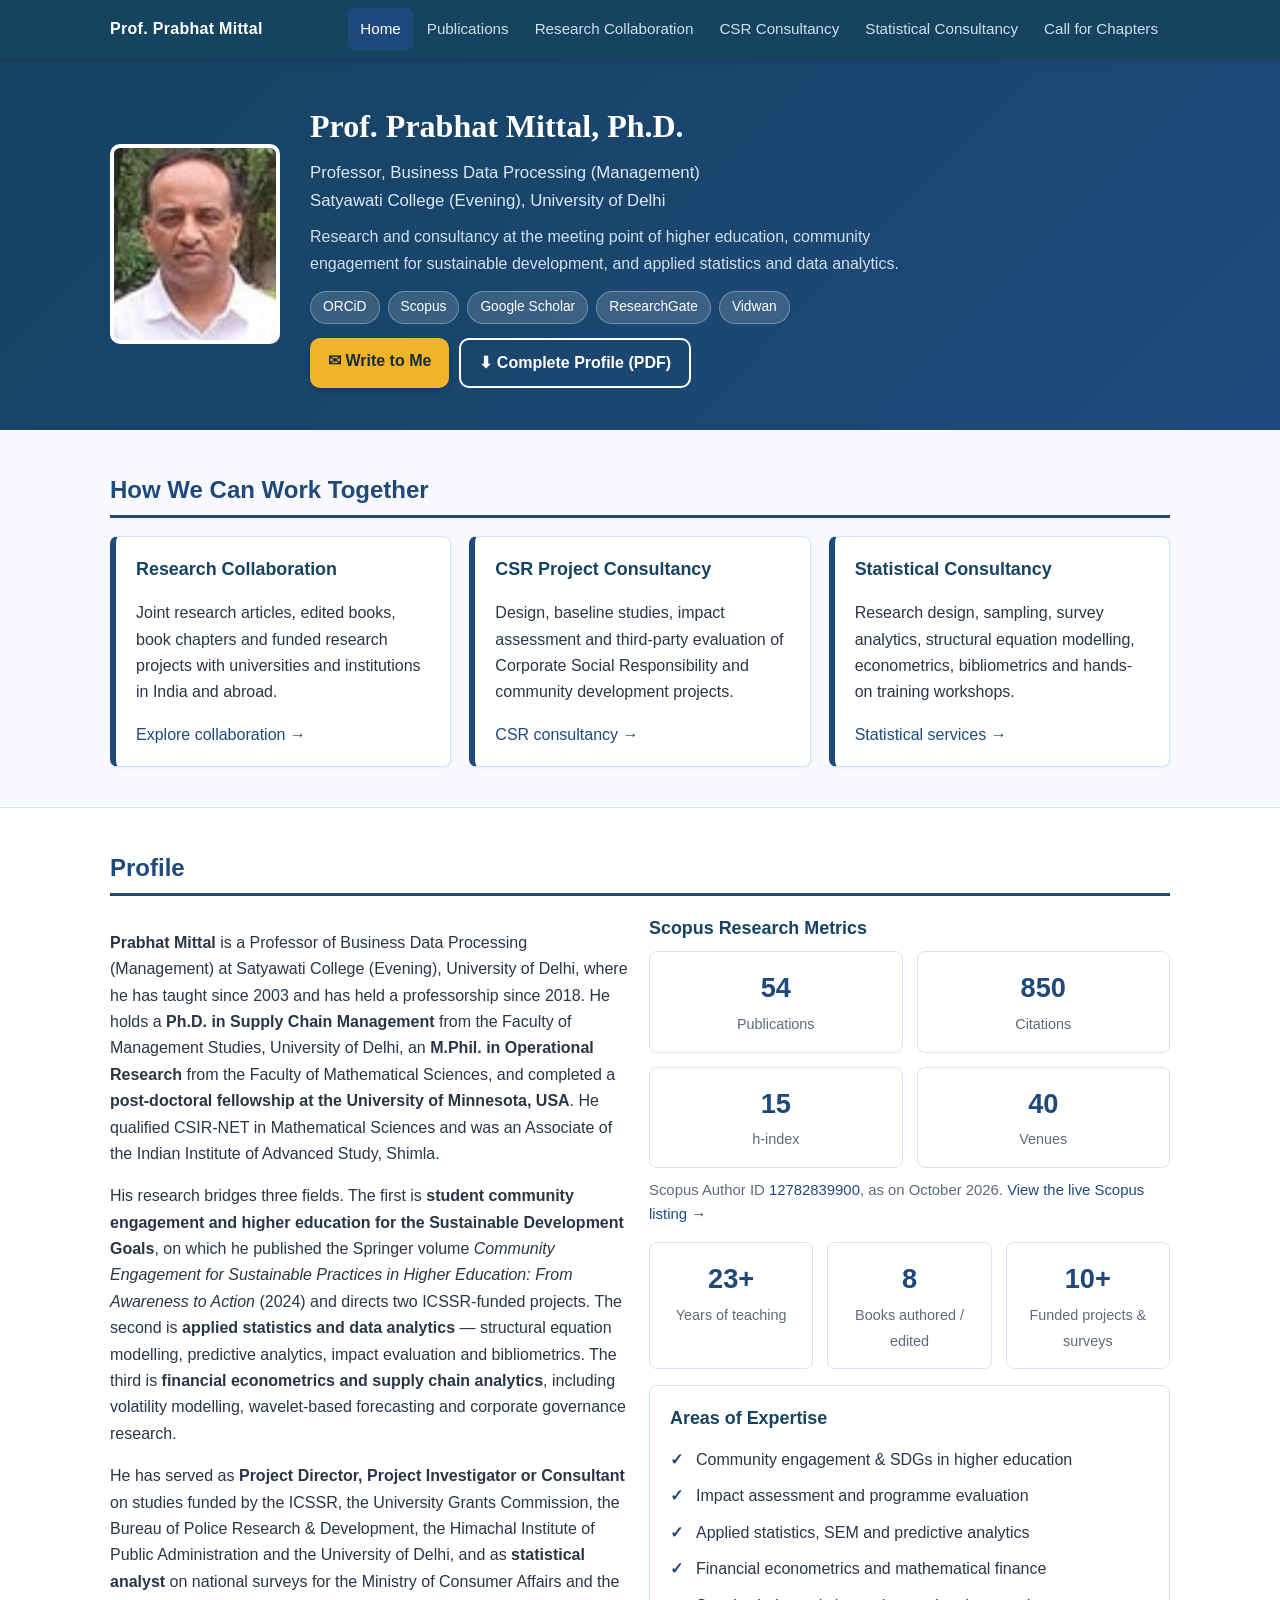
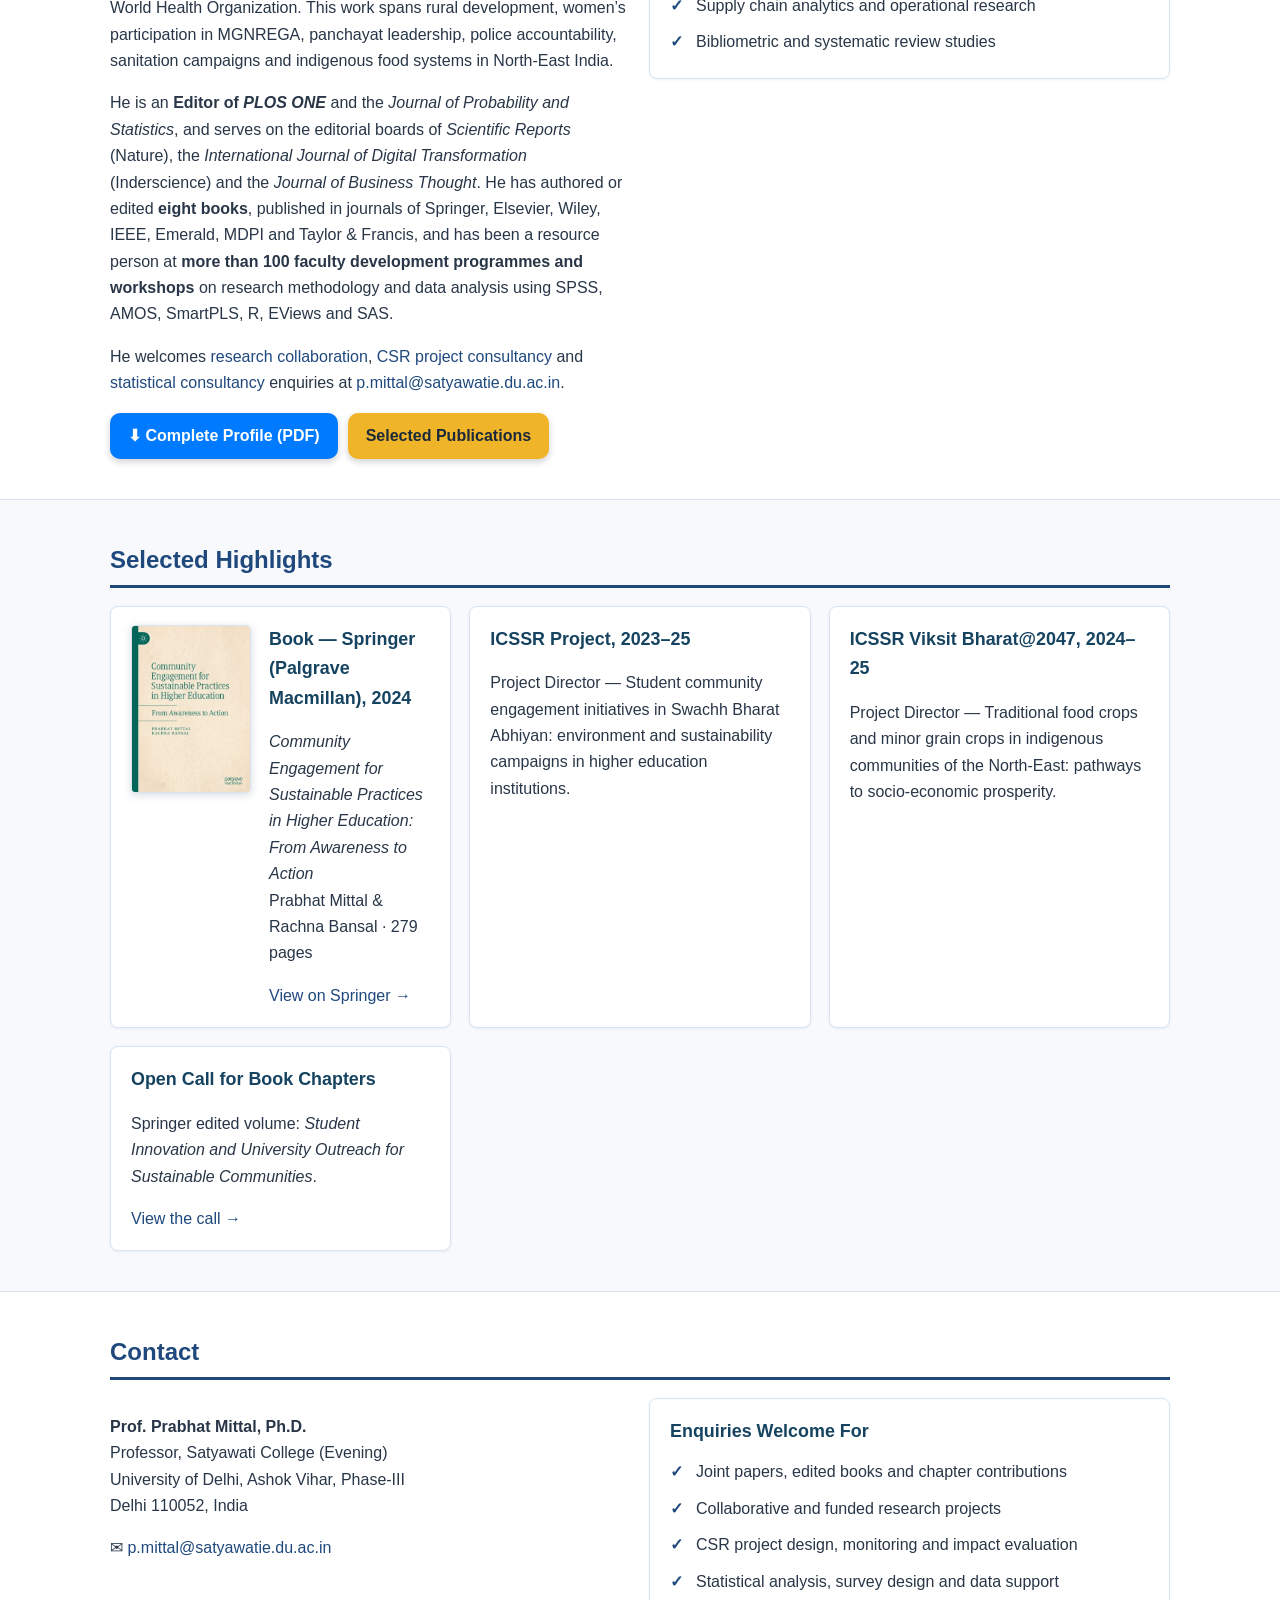
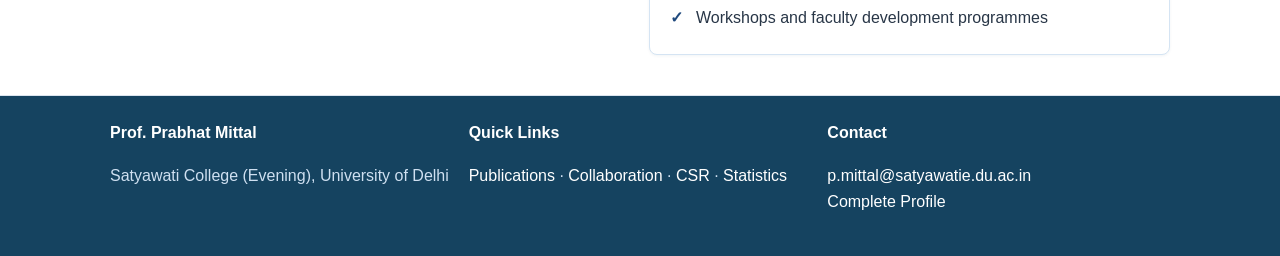
==== index.html @ 44ad7245 "Add files via upload" ====
<!DOCTYPE html>
<html lang="en">
<head>
<meta charset="UTF-8" />
<meta name="viewport" content="width=device-width, initial-scale=1" />
<title>Prof. Prabhat Mittal | University of Delhi</title>
<meta name="description" content="Prof. Prabhat Mittal, Professor at Satyawati College (Evening), University of Delhi. Research collaboration, CSR project consultancy and statistical consultancy." />
<link rel="stylesheet" href="assets/css/style.css" />
</head>
<body>

<header class="topbar">
  <div class="wrap">
    <a class="brand" href="index.html">Prof. Prabhat Mittal</a>
    <nav>
      <ul>
        <li><a class="active" href="index.html">Home</a></li>
        <li><a href="publications.html">Publications</a></li>
        <li><a href="collaborate.html">Research Collaboration</a></li>
        <li><a href="csr-consultancy.html">CSR Consultancy</a></li>
        <li><a href="statistical-consultancy.html">Statistical Consultancy</a></li>
        <li><a href="call-for-book-chapters/">Call for Chapters</a></li>
      </ul>
    </nav>
  </div>
</header>

<section class="hero">
  <div class="wrap">
    <img class="portrait" src="assets/img/prabhat-mittal.jpg" alt="Prof. Prabhat Mittal" />
    <div class="hero-text">
      <h1>Prof. Prabhat Mittal, Ph.D.</h1>
      <p class="role">Professor, Business Data Processing (Management)<br />Satyawati College (Evening), University of Delhi</p>
      <p class="tagline">Research and consultancy at the meeting point of higher education, community engagement for sustainable development, and applied statistics and data analytics.</p>
      <div class="idlinks">
        <a href="https://orcid.org/0000-0001-5352-7955" target="_blank" rel="noopener">ORCiD</a>
        <a href="https://www.scopus.com/authid/detail.uri?authorId=12782839900" target="_blank" rel="noopener">Scopus</a>
        <a href="https://scholar.google.co.in/citations?user=3ZsE5JoAAAAJ" target="_blank" rel="noopener">Google Scholar</a>
        <a href="https://www.researchgate.net/profile/Prabhat-Mittal" target="_blank" rel="noopener">ResearchGate</a>
        <a href="https://vidwan.inflibnet.ac.in/profile/105974" target="_blank" rel="noopener">Vidwan</a>
      </div>
      <div class="btn-row">
        <a class="btn gold" href="mailto:p.mittal@satyawatie.du.ac.in">&#9993; Write to Me</a>
        <a class="btn ghost" href="assets/docs/Prabhat-Mittal-Complete-Profile.pdf" target="_blank" rel="noopener">&#11015; Complete Profile (PDF)</a>
      </div>
    </div>
  </div>
</section>


<!-- ===================== INVITATIONS ===================== -->
<section class="block">
  <div class="wrap">
    <h2>How We Can Work Together</h2>
    <div class="grid grid-3">

      <div class="card accent">
        <h3>Research Collaboration</h3>
        <p>Joint research articles, edited books, book chapters and funded research projects with universities and institutions in India and abroad.</p>
        <p><a href="collaborate.html">Explore collaboration &rarr;</a></p>
      </div>

      <div class="card accent">
        <h3>CSR Project Consultancy</h3>
        <p>Design, baseline studies, impact assessment and third-party evaluation of Corporate Social Responsibility and community development projects.</p>
        <p><a href="csr-consultancy.html">CSR consultancy &rarr;</a></p>
      </div>

      <div class="card accent">
        <h3>Statistical Consultancy</h3>
        <p>Research design, sampling, survey analytics, structural equation modelling, econometrics, bibliometrics and hands-on training workshops.</p>
        <p><a href="statistical-consultancy.html">Statistical services &rarr;</a></p>
      </div>

    </div>
  </div>
</section>

<!-- =====================================================================
     PROFILE  (this write-up stands in place of a brief CV)
     SCOPUS METRICS: the four numbers below are typed in by hand.
     Refresh them from https://qtanalytics.in/scopus-search/author/12782839900
     and update the "as on" date in the caption.
     ===================================================================== -->
<section class="block alt" id="profile">
  <div class="wrap">
    <h2>Profile</h2>
    <div class="grid grid-2">
      <div>
        <p><strong>Prabhat Mittal</strong> is a Professor of Business Data Processing (Management) at Satyawati College (Evening), University of Delhi, where he has taught since 2003 and has held a professorship since 2018. He holds a <strong>Ph.D. in Supply Chain Management</strong> from the Faculty of Management Studies, University of Delhi, an <strong>M.Phil. in Operational Research</strong> from the Faculty of Mathematical Sciences, and completed a <strong>post-doctoral fellowship at the University of Minnesota, USA</strong>. He qualified CSIR-NET in Mathematical Sciences and was an Associate of the Indian Institute of Advanced Study, Shimla.</p>

        <p>His research bridges three fields. The first is <strong>student community engagement and higher education for the Sustainable Development Goals</strong>, on which he published the Springer volume <em>Community Engagement for Sustainable Practices in Higher Education: From Awareness to Action</em> (2024) and directs two ICSSR-funded projects. The second is <strong>applied statistics and data analytics</strong> &mdash; structural equation modelling, predictive analytics, impact evaluation and bibliometrics. The third is <strong>financial econometrics and supply chain analytics</strong>, including volatility modelling, wavelet-based forecasting and corporate governance research.</p>

        <p>He has served as <strong>Project Director, Project Investigator or Consultant</strong> on studies funded by the ICSSR, the University Grants Commission, the Bureau of Police Research &amp; Development, the Himachal Institute of Public Administration and the University of Delhi, and as <strong>statistical analyst</strong> on national surveys for the Ministry of Consumer Affairs and the World Health Organization. This work spans rural development, women&rsquo;s participation in MGNREGA, panchayat leadership, police accountability, sanitation campaigns and indigenous food systems in North-East India.</p>

        <p>He is an <strong>Editor of <em>PLOS ONE</em></strong> and the <em>Journal of Probability and Statistics</em>, and serves on the editorial boards of <em>Scientific Reports</em> (Nature), the <em>International Journal of Digital Transformation</em> (Inderscience) and the <em>Journal of Business Thought</em>. He has authored or edited <strong>eight books</strong>, published in journals of Springer, Elsevier, Wiley, IEEE, Emerald, MDPI and Taylor &amp; Francis, and has been a resource person at <strong>more than 100 faculty development programmes and workshops</strong> on research methodology and data analysis using SPSS, AMOS, SmartPLS, R, EViews and SAS.</p>

        <p>He welcomes <a href="collaborate.html">research collaboration</a>, <a href="csr-consultancy.html">CSR project consultancy</a> and <a href="statistical-consultancy.html">statistical consultancy</a> enquiries at <a href="mailto:p.mittal@satyawatie.du.ac.in">p.mittal@satyawatie.du.ac.in</a>.</p>

        <div class="btn-row">
          <a class="btn" href="assets/docs/Prabhat-Mittal-Complete-Profile.pdf" target="_blank" rel="noopener">&#11015; Complete Profile (PDF)</a>
          <a class="btn gold" href="publications.html">Selected Publications</a>
        </div>
      </div>

      <div>
        <h3>Scopus Research Metrics</h3>
        <div class="stats two-col">
          <div class="stat"><span class="num">54</span><span class="lbl">Publications</span></div>
          <div class="stat"><span class="num">850</span><span class="lbl">Citations</span></div>
          <div class="stat"><span class="num">15</span><span class="lbl">h-index</span></div>
          <div class="stat"><span class="num">40</span><span class="lbl">Venues</span></div>
        </div>
        <p class="note" style="margin-top:10px">
          Scopus Author ID <a href="https://www.scopus.com/authid/detail.uri?authorId=12782839900" target="_blank" rel="noopener">12782839900</a>, as on October 2026.
          <a href="https://qtanalytics.in/scopus-search/author/12782839900" target="_blank" rel="noopener">View the live Scopus listing &rarr;</a>
        </p>

        <div class="stats" style="margin-top:14px">
          <div class="stat"><span class="num">23+</span><span class="lbl">Years of teaching</span></div>
          <div class="stat"><span class="num">8</span><span class="lbl">Books authored / edited</span></div>
          <div class="stat"><span class="num">10+</span><span class="lbl">Funded projects &amp; surveys</span></div>
        </div>

        <div class="card" style="margin-top:16px">
          <h3>Areas of Expertise</h3>
          <ul class="checks">
            <li>Community engagement &amp; SDGs in higher education</li>
            <li>Impact assessment and programme evaluation</li>
            <li>Applied statistics, SEM and predictive analytics</li>
            <li>Financial econometrics and mathematical finance</li>
            <li>Supply chain analytics and operational research</li>
            <li>Bibliometric and systematic review studies</li>
          </ul>
        </div>
      </div>
    </div>
  </div>
</section>

<!-- ===================== HIGHLIGHTS ===================== -->
<section class="block">
  <div class="wrap">
    <h2>Selected Highlights</h2>
    <div class="grid grid-2">
      <div class="card book-card">
        <img src="assets/img/community-engagement-book-cover.jpg" alt="Cover of Community Engagement for Sustainable Practices in Higher Education" />
        <div>
          <h3>Book &mdash; Springer (Palgrave Macmillan), 2024</h3>
          <p><em>Community Engagement for Sustainable Practices in Higher Education: From Awareness to Action</em><br />Prabhat Mittal &amp; Rachna Bansal &middot; 279 pages</p>
          <p><a href="https://doi.org/10.1007/978-3-031-63981-4" target="_blank" rel="noopener">View on Springer &rarr;</a></p>
        </div>
      </div>
      <div class="card">
        <h3>ICSSR Project, 2023&ndash;25</h3>
        <p>Project Director &mdash; Student community engagement initiatives in Swachh Bharat Abhiyan: environment and sustainability campaigns in higher education institutions.</p>
      </div>
      <div class="card">
        <h3>ICSSR Viksit Bharat@2047, 2024&ndash;25</h3>
        <p>Project Director &mdash; Traditional food crops and minor grain crops in indigenous communities of the North-East: pathways to socio-economic prosperity.</p>
      </div>
      <div class="card">
        <h3>Open Call for Book Chapters</h3>
        <p>Springer edited volume: <em>Student Innovation and University Outreach for Sustainable Communities</em>.</p>
        <p><a href="call-for-book-chapters/">View the call &rarr;</a></p>
      </div>
    </div>
  </div>
</section>

<!-- ===================== CONTACT ===================== -->
<section class="block alt" id="contact">
  <div class="wrap">
    <h2>Contact</h2>
    <div class="grid grid-2">
      <div>
        <p><strong>Prof. Prabhat Mittal, Ph.D.</strong><br />
          Professor, Satyawati College (Evening)<br />
          University of Delhi, Ashok Vihar, Phase-III<br />
          Delhi 110052, India</p>
        <p>&#9993; <a href="mailto:p.mittal@satyawatie.du.ac.in">p.mittal@satyawatie.du.ac.in</a></p>
      </div>
      <div class="card">
        <h3>Enquiries Welcome For</h3>
        <ul class="checks">
          <li>Joint papers, edited books and chapter contributions</li>
          <li>Collaborative and funded research projects</li>
          <li>CSR project design, monitoring and impact evaluation</li>
          <li>Statistical analysis, survey design and data support</li>
          <li>Workshops and faculty development programmes</li>
        </ul>
      </div>
    </div>
  </div>
</section>

<footer class="site-footer">
  <div class="wrap cols">
    <div>
      <h4>Prof. Prabhat Mittal</h4>
      <p>Satyawati College (Evening), University of Delhi</p>
    </div>
    <div>
      <h4>Quick Links</h4>
      <p><a href="publications.html">Publications</a> &middot; <a href="collaborate.html">Collaboration</a> &middot; <a href="csr-consultancy.html">CSR</a> &middot; <a href="statistical-consultancy.html">Statistics</a></p>
    </div>
    <div>
      <h4>Contact</h4>
      <p><a href="mailto:p.mittal@satyawatie.du.ac.in">p.mittal@satyawatie.du.ac.in</a><br />
        <a href="assets/docs/Prabhat-Mittal-Complete-Profile.pdf" target="_blank" rel="noopener">Complete Profile</a></p>
    </div>
  </div>
</footer>

</body>
</html>
---- assets/css/style.css ----
/* ==========================================================
   Prof. Prabhat Mittal — academic profile site
   Blue theme, matching the Call for Book Chapters site.
   ========================================================== */

:root {
  --navy: #154360;
  --blue: #1f497d;
  --blue-light: #d5e4f3;
  --blue-pale: #eef4fb;
  --ground: #f7f9fc;
  --ink: #283647;
  --muted: #5d6b7a;
  --gold: #f0b429;
  --button: #007bff;
  --button-hover: #00008b;
  --line: #dbe4ee;
}

* { box-sizing: border-box; }
html { scroll-behavior: smooth; scroll-padding-top: 70px; }

body {
  margin: 0;
  font-family: 'Segoe UI', Tahoma, Geneva, Verdana, sans-serif;
  background: var(--ground);
  color: var(--ink);
  line-height: 1.65;
}

a { color: var(--blue); text-decoration: none; }
a:hover { text-decoration: underline; }
img { max-width: 100%; }
p, li { font-size: 1rem; }

.wrap { max-width: 1100px; margin: 0 auto; padding: 0 20px; }

/* ---------- Top bar ---------- */
.topbar { position: sticky; top: 0; z-index: 40; background: var(--navy); box-shadow: 0 2px 6px rgba(0,0,0,.15); }
.topbar .wrap { display: flex; align-items: center; justify-content: space-between; gap: 12px; min-height: 58px; flex-wrap: wrap; }
.topbar .brand { color: #fff; font-weight: 700; letter-spacing: .3px; }
.topbar .brand:hover { text-decoration: none; }
.topbar nav ul { list-style: none; display: flex; flex-wrap: wrap; gap: 2px; margin: 0; padding: 0; }
.topbar nav a { display: block; padding: 8px 12px; color: #cfe0f1; border-radius: 6px; font-size: .95rem; }
.topbar nav a:hover { background: rgba(255,255,255,.12); color: #fff; text-decoration: none; }
.topbar nav a.active { background: var(--blue); color: #fff; }

/* ---------- Hero ---------- */
.hero { background: linear-gradient(135deg, #154360 0%, #1f497d 100%); color: #fff; padding: 42px 0; }
.hero .wrap { display: flex; gap: 30px; align-items: center; flex-wrap: wrap; }
.hero img.portrait {
  width: 170px; height: 200px; object-fit: cover; object-position: top center;
  border: 4px solid rgba(255,255,255,.35); border-radius: 10px; background: #fff; flex: 0 0 auto;
}
.hero h1 { margin: 0 0 6px; font-size: 2rem; font-family: Georgia, 'Times New Roman', serif; }
.hero .role { margin: 0 0 10px; font-size: 1.05rem; color: #dce8f4; }
.hero .tagline { margin: 0 0 14px; color: #cfe0f1; max-width: 640px; }
.hero .hero-text { flex: 1 1 420px; }

.idlinks { display: flex; flex-wrap: wrap; gap: 8px; margin-top: 10px; }
.idlinks a {
  background: rgba(255,255,255,.14); border: 1px solid rgba(255,255,255,.3);
  color: #fff; padding: 4px 12px; border-radius: 999px; font-size: .86rem;
}
.idlinks a:hover { background: rgba(255,255,255,.26); text-decoration: none; }

/* ---------- Page header (inner pages) ---------- */
.page-head { background: var(--navy); color: #fff; padding: 28px 0; }
.page-head h1 { margin: 0 0 6px; font-size: 1.7rem; font-family: Georgia, 'Times New Roman', serif; }
.page-head p { margin: 0; color: #dce8f4; max-width: 760px; }

/* ---------- Sections ---------- */
section.block { padding: 40px 0; }
section.block.alt { background: #fff; border-top: 1px solid var(--line); border-bottom: 1px solid var(--line); }
h2 { color: var(--blue); border-bottom: 3px solid var(--blue); padding-bottom: 5px; font-size: 1.5rem; margin: 0 0 18px; }
h3 { color: var(--navy); font-size: 1.12rem; margin: 0 0 8px; }

.grid { display: grid; gap: 18px; }
.grid-2 { grid-template-columns: repeat(auto-fit, minmax(290px, 1fr)); }
.grid-3 { grid-template-columns: repeat(auto-fit, minmax(250px, 1fr)); }

.card {
  background: #fff; border: 1px solid var(--blue-light); border-radius: 8px;
  padding: 18px 20px; box-shadow: 0 1px 3px rgba(21,67,96,.06);
}
.card.accent { border-left: 6px solid var(--blue); }
.card p:last-child { margin-bottom: 0; }

.highlight { background: var(--blue-pale); border-left: 5px solid var(--blue); padding: 12px 16px; margin: 16px 0; }
.note { color: var(--muted); font-size: .93rem; }

/* ---------- Buttons ---------- */
.btn {
  display: inline-block; background: var(--button); color: #fff; font-weight: bold;
  padding: 10px 18px; border-radius: 10px; box-shadow: 0 3px 7px rgba(0,0,0,.18);
  transition: background .25s ease, transform .2s ease;
}
.btn:hover { background: var(--button-hover); color: #fff; text-decoration: none; transform: scale(1.03); }
.btn.gold { background: var(--gold); color: #1b2a3a; }
.btn.gold:hover { background: #ffc94d; color: #1b2a3a; }
.btn.ghost { background: transparent; border: 2px solid #fff; box-shadow: none; }
.btn.ghost:hover { background: rgba(255,255,255,.15); }
.btn-row { display: flex; flex-wrap: wrap; gap: 10px; margin-top: 14px; }

/* ---------- Lists ---------- */
ul.checks { list-style: none; padding: 0; margin: 0; }
ul.checks li { position: relative; padding: 5px 0 5px 26px; }
ul.checks li::before { content: "\2713"; position: absolute; left: 0; top: 5px; color: var(--blue); font-weight: bold; }

ul.refs { list-style: none; padding-left: 0; margin: 0; }
ul.refs li { padding-left: 2em; text-indent: -2em; margin-bottom: 10px; }
ul.refs a { word-break: break-word; }

/* ---------- Timeline (projects) ---------- */
.project { border-left: 4px solid var(--blue-light); padding: 0 0 18px 18px; position: relative; }
.project::before {
  content: ""; position: absolute; left: -9px; top: 6px; width: 14px; height: 14px;
  background: var(--blue); border-radius: 50%; border: 3px solid #fff;
}
.project .years { font-weight: bold; color: var(--blue); font-size: .9rem; letter-spacing: .5px; }
.project h3 { margin: 2px 0 4px; font-size: 1.05rem; }
.project p { margin: 0; color: var(--muted); font-size: .95rem; }

/* ---------- Book card (cover + text) ---------- */
.book-card { display: flex; gap: 18px; align-items: flex-start; }
.book-card img {
  width: 120px; flex: 0 0 auto; border: 1px solid var(--line);
  border-radius: 4px; box-shadow: 0 2px 8px rgba(21,67,96,.18);
}
.book-card h3 { margin-top: 0; }
@media (max-width: 560px) { .book-card { flex-direction: column; } .book-card img { width: 110px; } }

/* ---------- Stats ---------- */
.stats { display: grid; grid-template-columns: repeat(auto-fit, minmax(150px, 1fr)); gap: 14px; }
.stat { background: #fff; border: 1px solid var(--blue-light); border-radius: 8px; padding: 14px; text-align: center; }
.stat .num { display: block; font-size: 1.7rem; font-weight: bold; color: var(--blue); }
.stat .lbl { font-size: .9rem; color: var(--muted); }
.stats.two-col { grid-template-columns: repeat(2, 1fr); }

/* ---------- Tables ---------- */
.table-scroll { overflow-x: auto; }
table { width: 100%; border-collapse: collapse; background: #fff; }
th, td { border: 1px solid var(--blue-light); padding: 9px 12px; text-align: left; font-size: .97rem; }
th { background: var(--blue-light); color: var(--navy); }

/* ---------- Footer ---------- */
footer.site-footer { background: var(--navy); color: #cfe0f1; padding: 24px 0; font-size: .93rem; }
footer.site-footer a { color: #fff; }
footer.site-footer .cols { display: grid; grid-template-columns: repeat(auto-fit, minmax(230px, 1fr)); gap: 16px; }
footer.site-footer h4 { margin: 0 0 6px; color: #fff; font-size: 1rem; }

/* ---------- Mobile ---------- */
@media (max-width: 820px) {
  .topbar .wrap { min-height: 0; padding-top: 8px; padding-bottom: 8px; }
  .topbar nav ul { gap: 0; }
  .hero { padding: 28px 0; }
  .hero img.portrait { width: 130px; height: 155px; }
  .hero h1 { font-size: 1.5rem; }
}
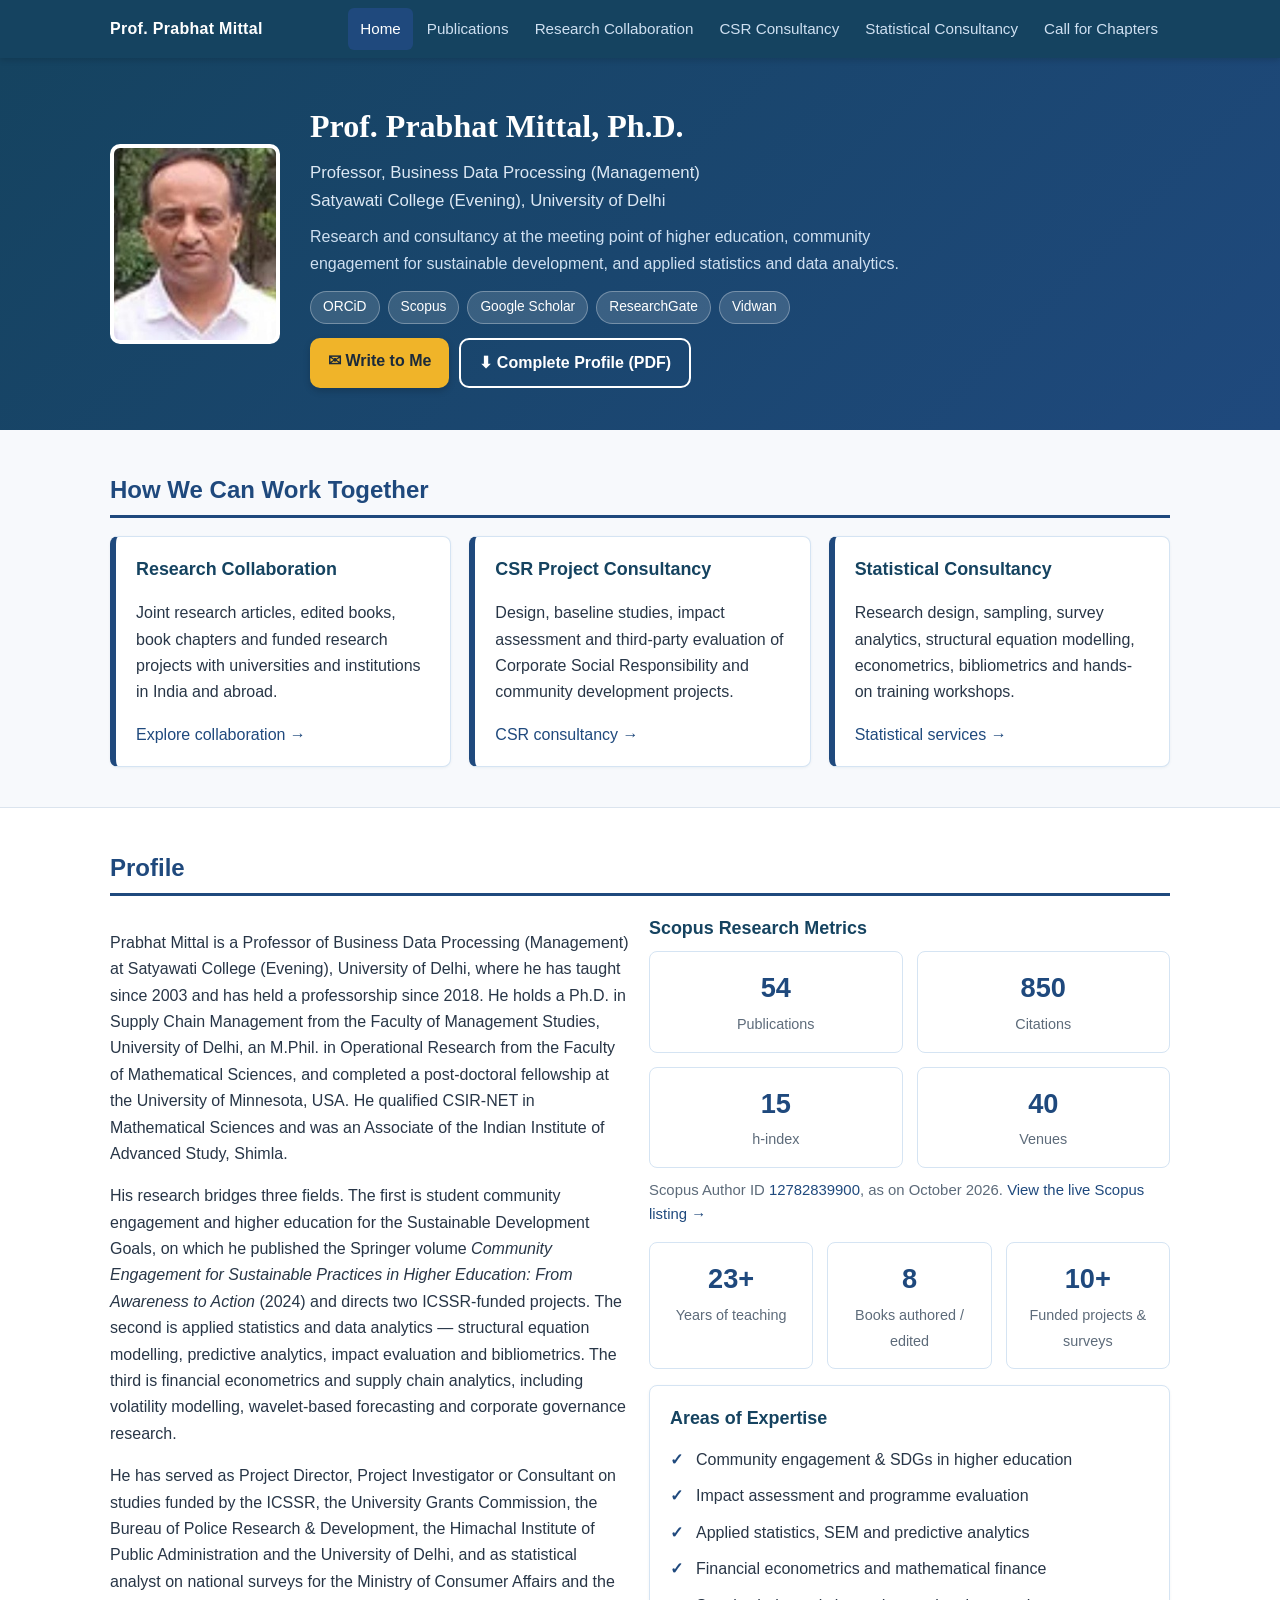
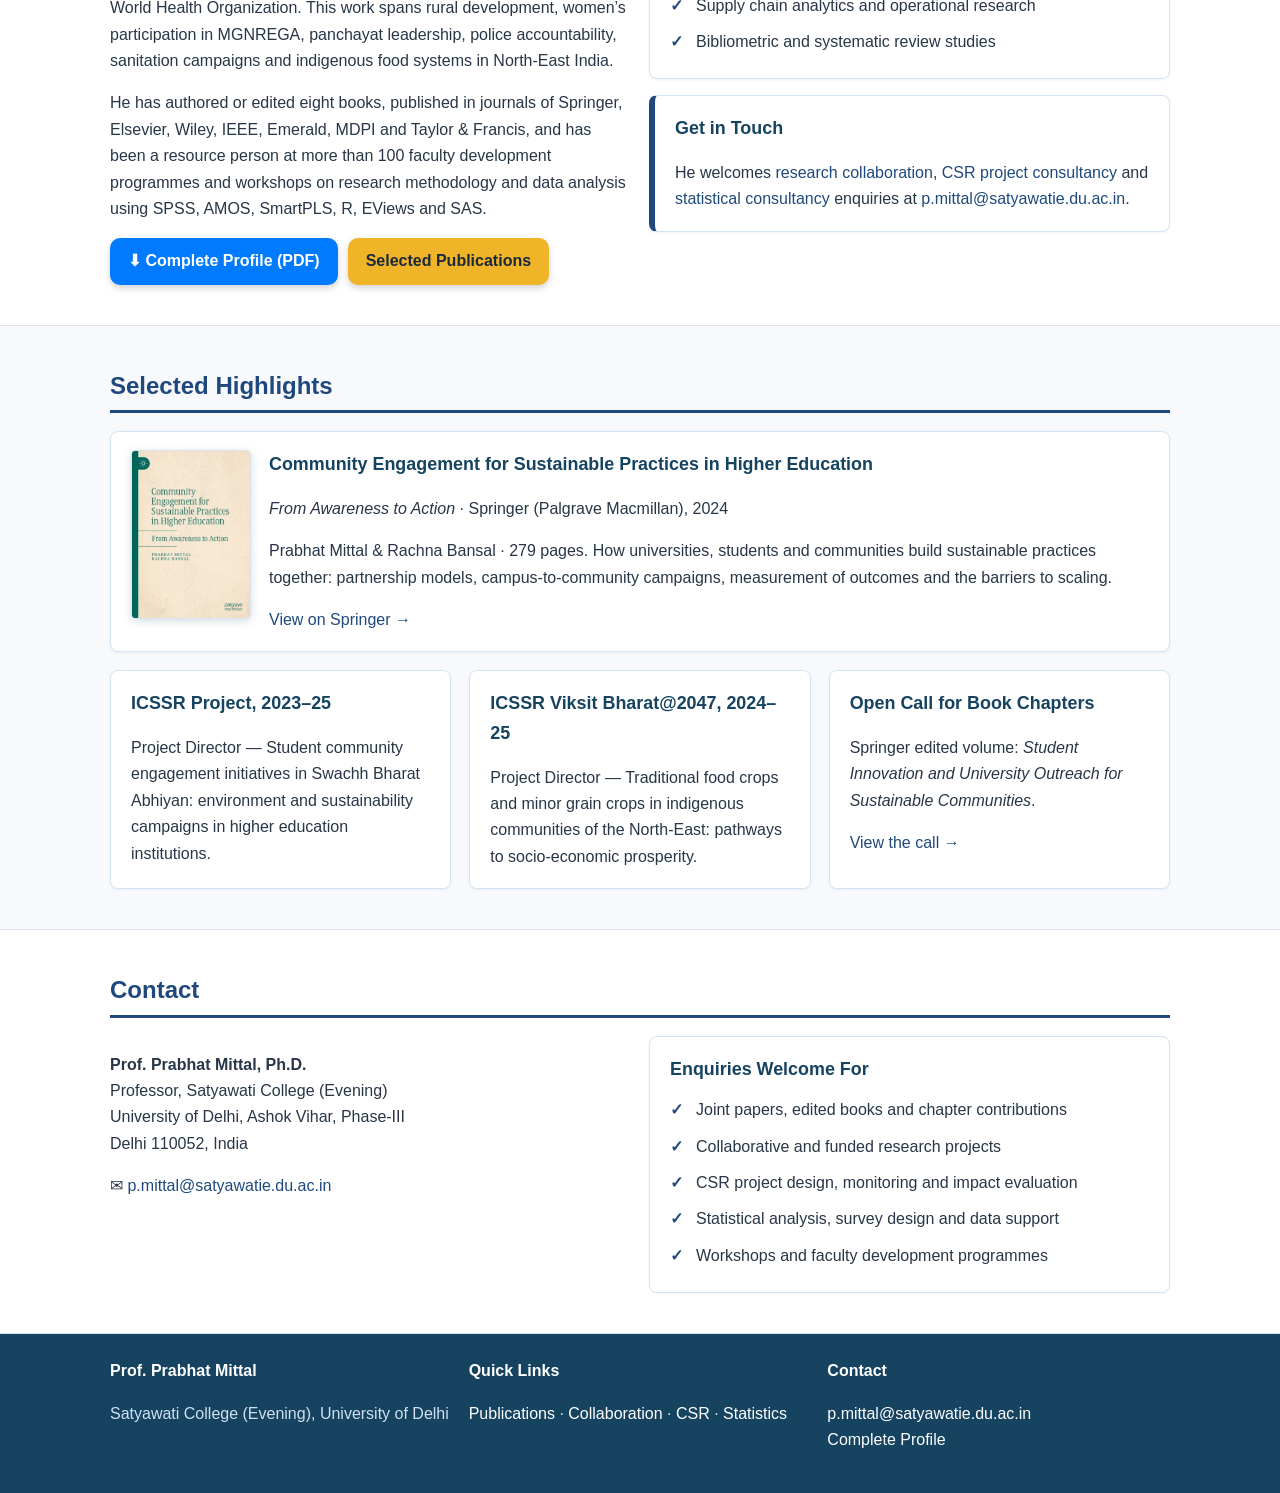
==== commit 52cad19f: "Add files via upload" ====
--- a/index.html
+++ b/index.html
@@ -87,15 +87,13 @@
     <h2>Profile</h2>
     <div class="grid grid-2">
       <div>
-        <p><strong>Prabhat Mittal</strong> is a Professor of Business Data Processing (Management) at Satyawati College (Evening), University of Delhi, where he has taught since 2003 and has held a professorship since 2018. He holds a <strong>Ph.D. in Supply Chain Management</strong> from the Faculty of Management Studies, University of Delhi, an <strong>M.Phil. in Operational Research</strong> from the Faculty of Mathematical Sciences, and completed a <strong>post-doctoral fellowship at the University of Minnesota, USA</strong>. He qualified CSIR-NET in Mathematical Sciences and was an Associate of the Indian Institute of Advanced Study, Shimla.</p>
-
-        <p>His research bridges three fields. The first is <strong>student community engagement and higher education for the Sustainable Development Goals</strong>, on which he published the Springer volume <em>Community Engagement for Sustainable Practices in Higher Education: From Awareness to Action</em> (2024) and directs two ICSSR-funded projects. The second is <strong>applied statistics and data analytics</strong> &mdash; structural equation modelling, predictive analytics, impact evaluation and bibliometrics. The third is <strong>financial econometrics and supply chain analytics</strong>, including volatility modelling, wavelet-based forecasting and corporate governance research.</p>
-
-        <p>He has served as <strong>Project Director, Project Investigator or Consultant</strong> on studies funded by the ICSSR, the University Grants Commission, the Bureau of Police Research &amp; Development, the Himachal Institute of Public Administration and the University of Delhi, and as <strong>statistical analyst</strong> on national surveys for the Ministry of Consumer Affairs and the World Health Organization. This work spans rural development, women&rsquo;s participation in MGNREGA, panchayat leadership, police accountability, sanitation campaigns and indigenous food systems in North-East India.</p>
-
-        <p>He is an <strong>Editor of <em>PLOS ONE</em></strong> and the <em>Journal of Probability and Statistics</em>, and serves on the editorial boards of <em>Scientific Reports</em> (Nature), the <em>International Journal of Digital Transformation</em> (Inderscience) and the <em>Journal of Business Thought</em>. He has authored or edited <strong>eight books</strong>, published in journals of Springer, Elsevier, Wiley, IEEE, Emerald, MDPI and Taylor &amp; Francis, and has been a resource person at <strong>more than 100 faculty development programmes and workshops</strong> on research methodology and data analysis using SPSS, AMOS, SmartPLS, R, EViews and SAS.</p>
-
-        <p>He welcomes <a href="collaborate.html">research collaboration</a>, <a href="csr-consultancy.html">CSR project consultancy</a> and <a href="statistical-consultancy.html">statistical consultancy</a> enquiries at <a href="mailto:p.mittal@satyawatie.du.ac.in">p.mittal@satyawatie.du.ac.in</a>.</p>
+        <p>Prabhat Mittal is a Professor of Business Data Processing (Management) at Satyawati College (Evening), University of Delhi, where he has taught since 2003 and has held a professorship since 2018. He holds a Ph.D. in Supply Chain Management from the Faculty of Management Studies, University of Delhi, an M.Phil. in Operational Research from the Faculty of Mathematical Sciences, and completed a post-doctoral fellowship at the University of Minnesota, USA. He qualified CSIR-NET in Mathematical Sciences and was an Associate of the Indian Institute of Advanced Study, Shimla.</p>
+
+        <p>His research bridges three fields. The first is student community engagement and higher education for the Sustainable Development Goals, on which he published the Springer volume <em>Community Engagement for Sustainable Practices in Higher Education: From Awareness to Action</em> (2024) and directs two ICSSR-funded projects. The second is applied statistics and data analytics &mdash; structural equation modelling, predictive analytics, impact evaluation and bibliometrics. The third is financial econometrics and supply chain analytics, including volatility modelling, wavelet-based forecasting and corporate governance research.</p>
+
+        <p>He has served as Project Director, Project Investigator or Consultant on studies funded by the ICSSR, the University Grants Commission, the Bureau of Police Research &amp; Development, the Himachal Institute of Public Administration and the University of Delhi, and as statistical analyst on national surveys for the Ministry of Consumer Affairs and the World Health Organization. This work spans rural development, women&rsquo;s participation in MGNREGA, panchayat leadership, police accountability, sanitation campaigns and indigenous food systems in North-East India.</p>
+
+        <p>He has authored or edited eight books, published in journals of Springer, Elsevier, Wiley, IEEE, Emerald, MDPI and Taylor &amp; Francis, and has been a resource person at more than 100 faculty development programmes and workshops on research methodology and data analysis using SPSS, AMOS, SmartPLS, R, EViews and SAS.</p>
 
         <div class="btn-row">
           <a class="btn" href="assets/docs/Prabhat-Mittal-Complete-Profile.pdf" target="_blank" rel="noopener">&#11015; Complete Profile (PDF)</a>
@@ -133,6 +131,11 @@
             <li>Bibliometric and systematic review studies</li>
           </ul>
         </div>
+
+        <div class="card accent" style="margin-top:16px">
+          <h3>Get in Touch</h3>
+          <p>He welcomes <a href="collaborate.html">research collaboration</a>, <a href="csr-consultancy.html">CSR project consultancy</a> and <a href="statistical-consultancy.html">statistical consultancy</a> enquiries at <a href="mailto:p.mittal@satyawatie.du.ac.in">p.mittal@satyawatie.du.ac.in</a>.</p>
+        </div>
       </div>
     </div>
   </div>
@@ -142,15 +145,18 @@
 <section class="block">
   <div class="wrap">
     <h2>Selected Highlights</h2>
-    <div class="grid grid-2">
-      <div class="card book-card">
-        <img src="assets/img/community-engagement-book-cover.jpg" alt="Cover of Community Engagement for Sustainable Practices in Higher Education" />
-        <div>
-          <h3>Book &mdash; Springer (Palgrave Macmillan), 2024</h3>
-          <p><em>Community Engagement for Sustainable Practices in Higher Education: From Awareness to Action</em><br />Prabhat Mittal &amp; Rachna Bansal &middot; 279 pages</p>
-          <p><a href="https://doi.org/10.1007/978-3-031-63981-4" target="_blank" rel="noopener">View on Springer &rarr;</a></p>
-        </div>
-      </div>
+
+    <div class="card book-card feature">
+      <img src="assets/img/community-engagement-book-cover.jpg" alt="Cover of Community Engagement for Sustainable Practices in Higher Education" />
+      <div>
+        <h3>Community Engagement for Sustainable Practices in Higher Education</h3>
+        <p class="sub"><em>From Awareness to Action</em> &middot; Springer (Palgrave Macmillan), 2024</p>
+        <p>Prabhat Mittal &amp; Rachna Bansal &middot; 279 pages. How universities, students and communities build sustainable practices together: partnership models, campus-to-community campaigns, measurement of outcomes and the barriers to scaling.</p>
+        <p><a href="https://doi.org/10.1007/978-3-031-63981-4" target="_blank" rel="noopener">View on Springer &rarr;</a></p>
+      </div>
+    </div>
+
+    <div class="grid grid-3" style="margin-top:18px">
       <div class="card">
         <h3>ICSSR Project, 2023&ndash;25</h3>
         <p>Project Director &mdash; Student community engagement initiatives in Swachh Bharat Abhiyan: environment and sustainability campaigns in higher education institutions.</p>
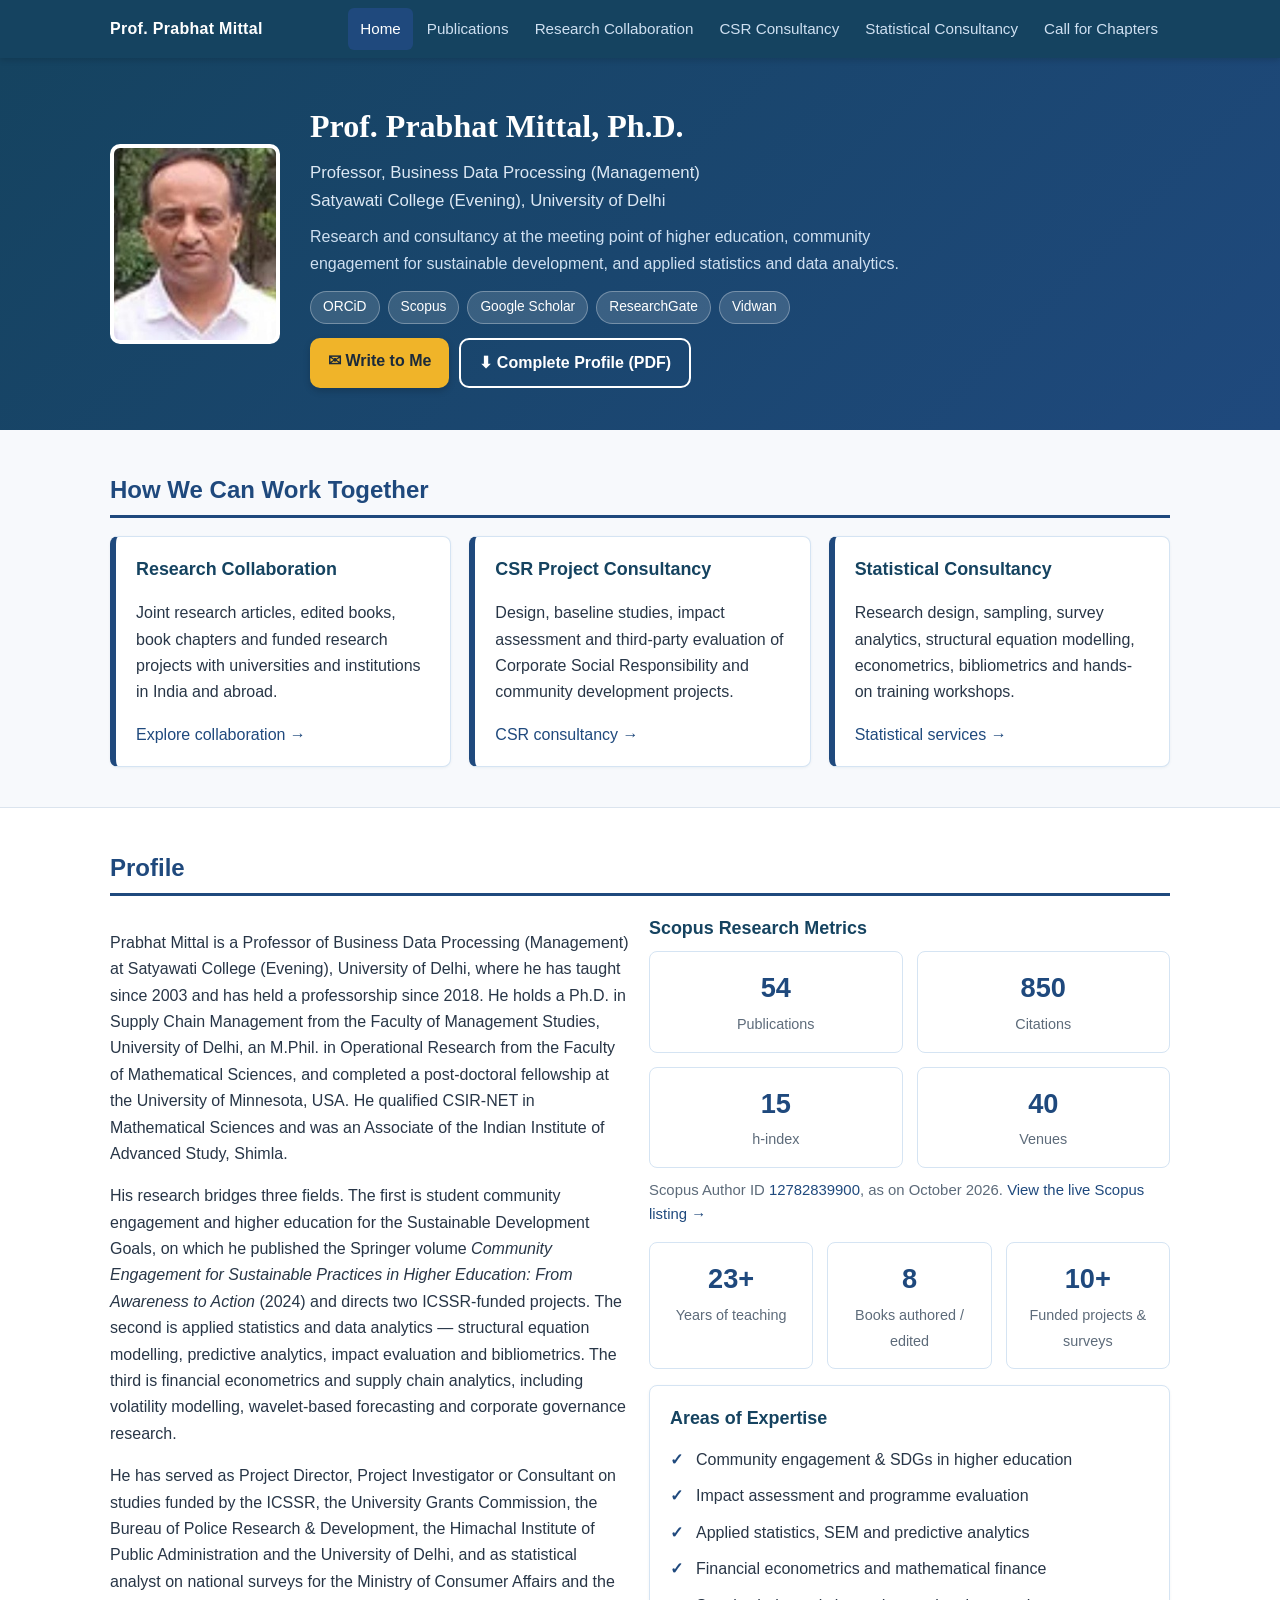
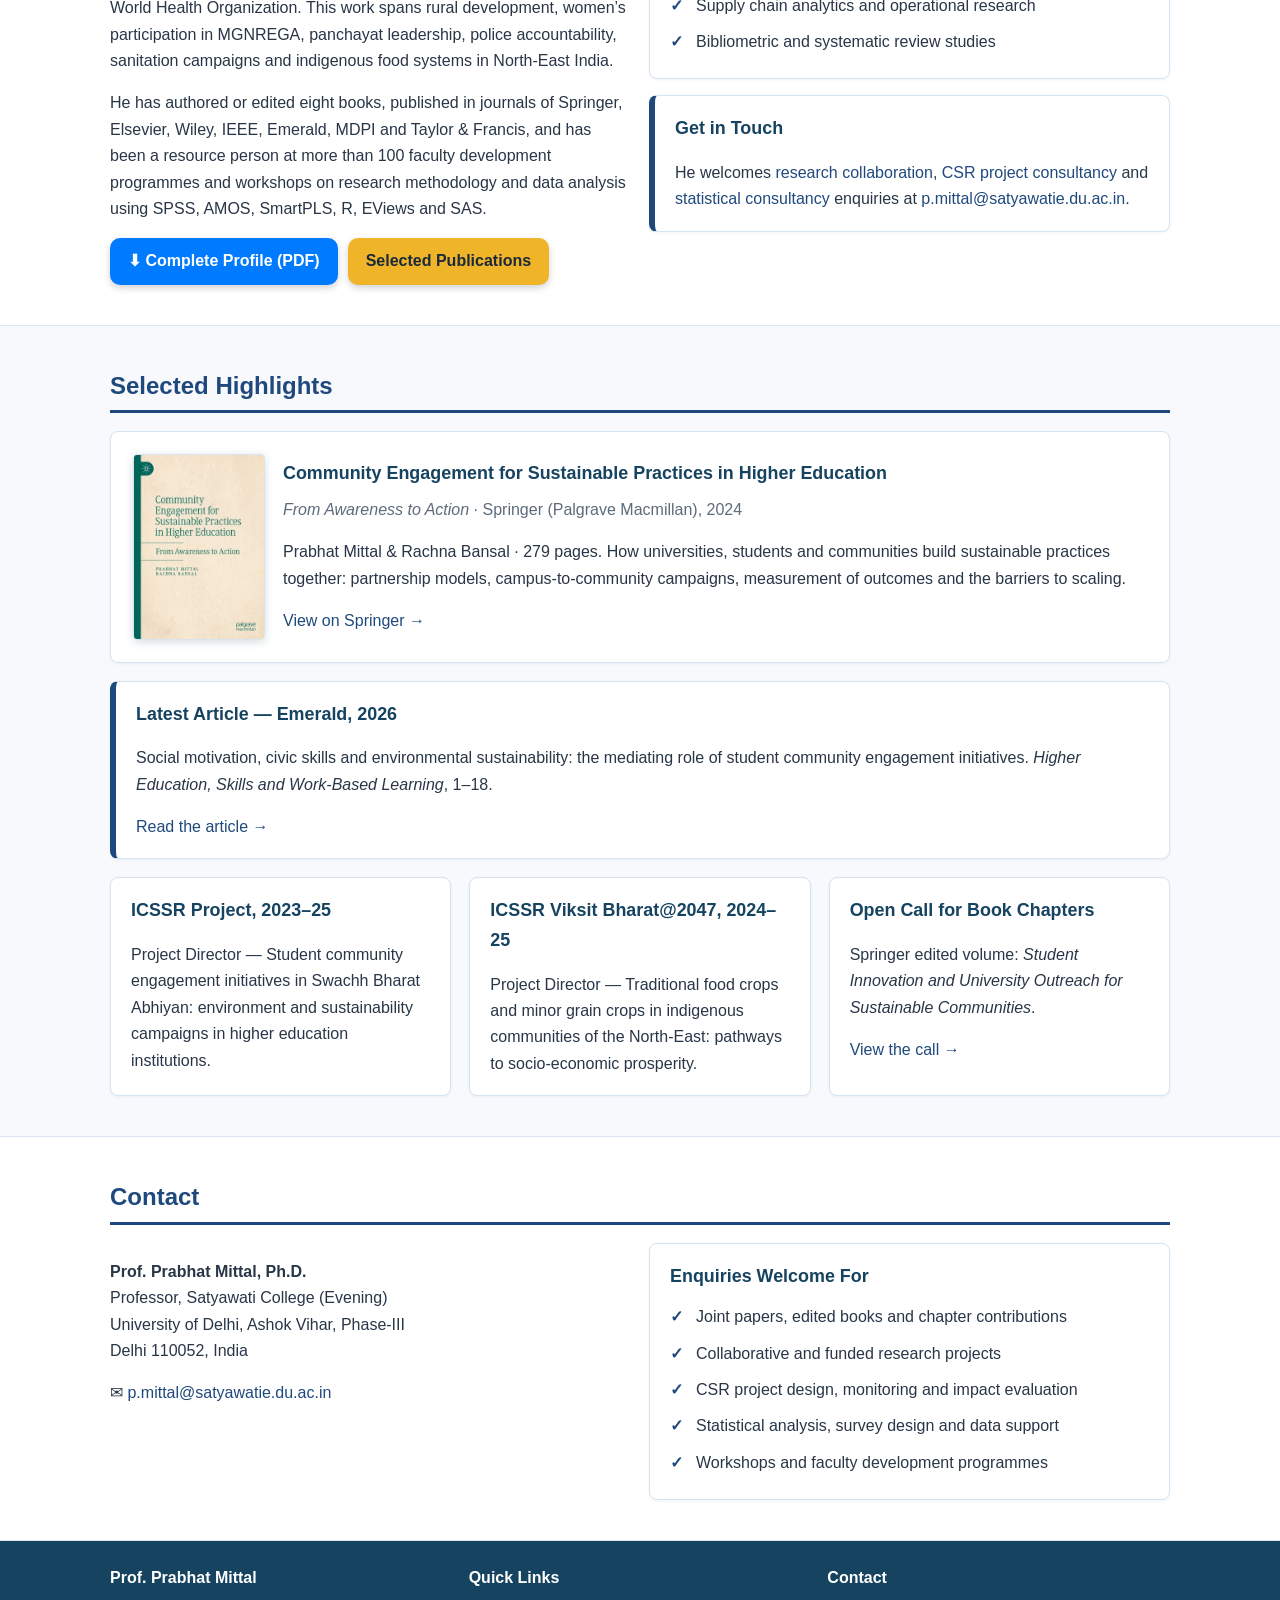
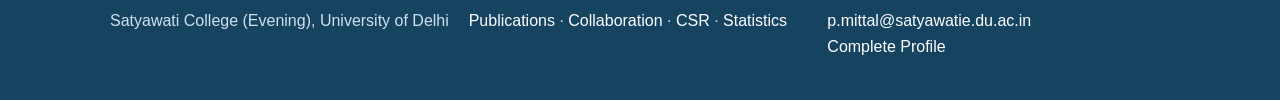
==== commit 7a09b4be: "Add files via upload" ====
--- a/index.html
+++ b/index.html
@@ -156,6 +156,12 @@
       </div>
     </div>
 
+    <div class="card accent" style="margin-top:18px">
+      <h3>Latest Article &mdash; Emerald, 2026</h3>
+      <p>Social motivation, civic skills and environmental sustainability: the mediating role of student community engagement initiatives. <em>Higher Education, Skills and Work-Based Learning</em>, 1&ndash;18.</p>
+      <p><a href="https://doi.org/10.1108/HESWBL-01-2026-0057" target="_blank" rel="noopener">Read the article &rarr;</a></p>
+    </div>
+
     <div class="grid grid-3" style="margin-top:18px">
       <div class="card">
         <h3>ICSSR Project, 2023&ndash;25</h3>
--- a/assets/css/style.css
+++ b/assets/css/style.css
@@ -128,6 +128,9 @@
   border-radius: 4px; box-shadow: 0 2px 8px rgba(21,67,96,.18);
 }
 .book-card h3 { margin-top: 0; }
+.book-card .sub { color: var(--muted); margin-top: 0; }
+.book-card.feature { align-items: center; padding: 22px; }
+.book-card.feature img { width: 132px; }
 @media (max-width: 560px) { .book-card { flex-direction: column; } .book-card img { width: 110px; } }
 
 /* ---------- Stats ---------- */
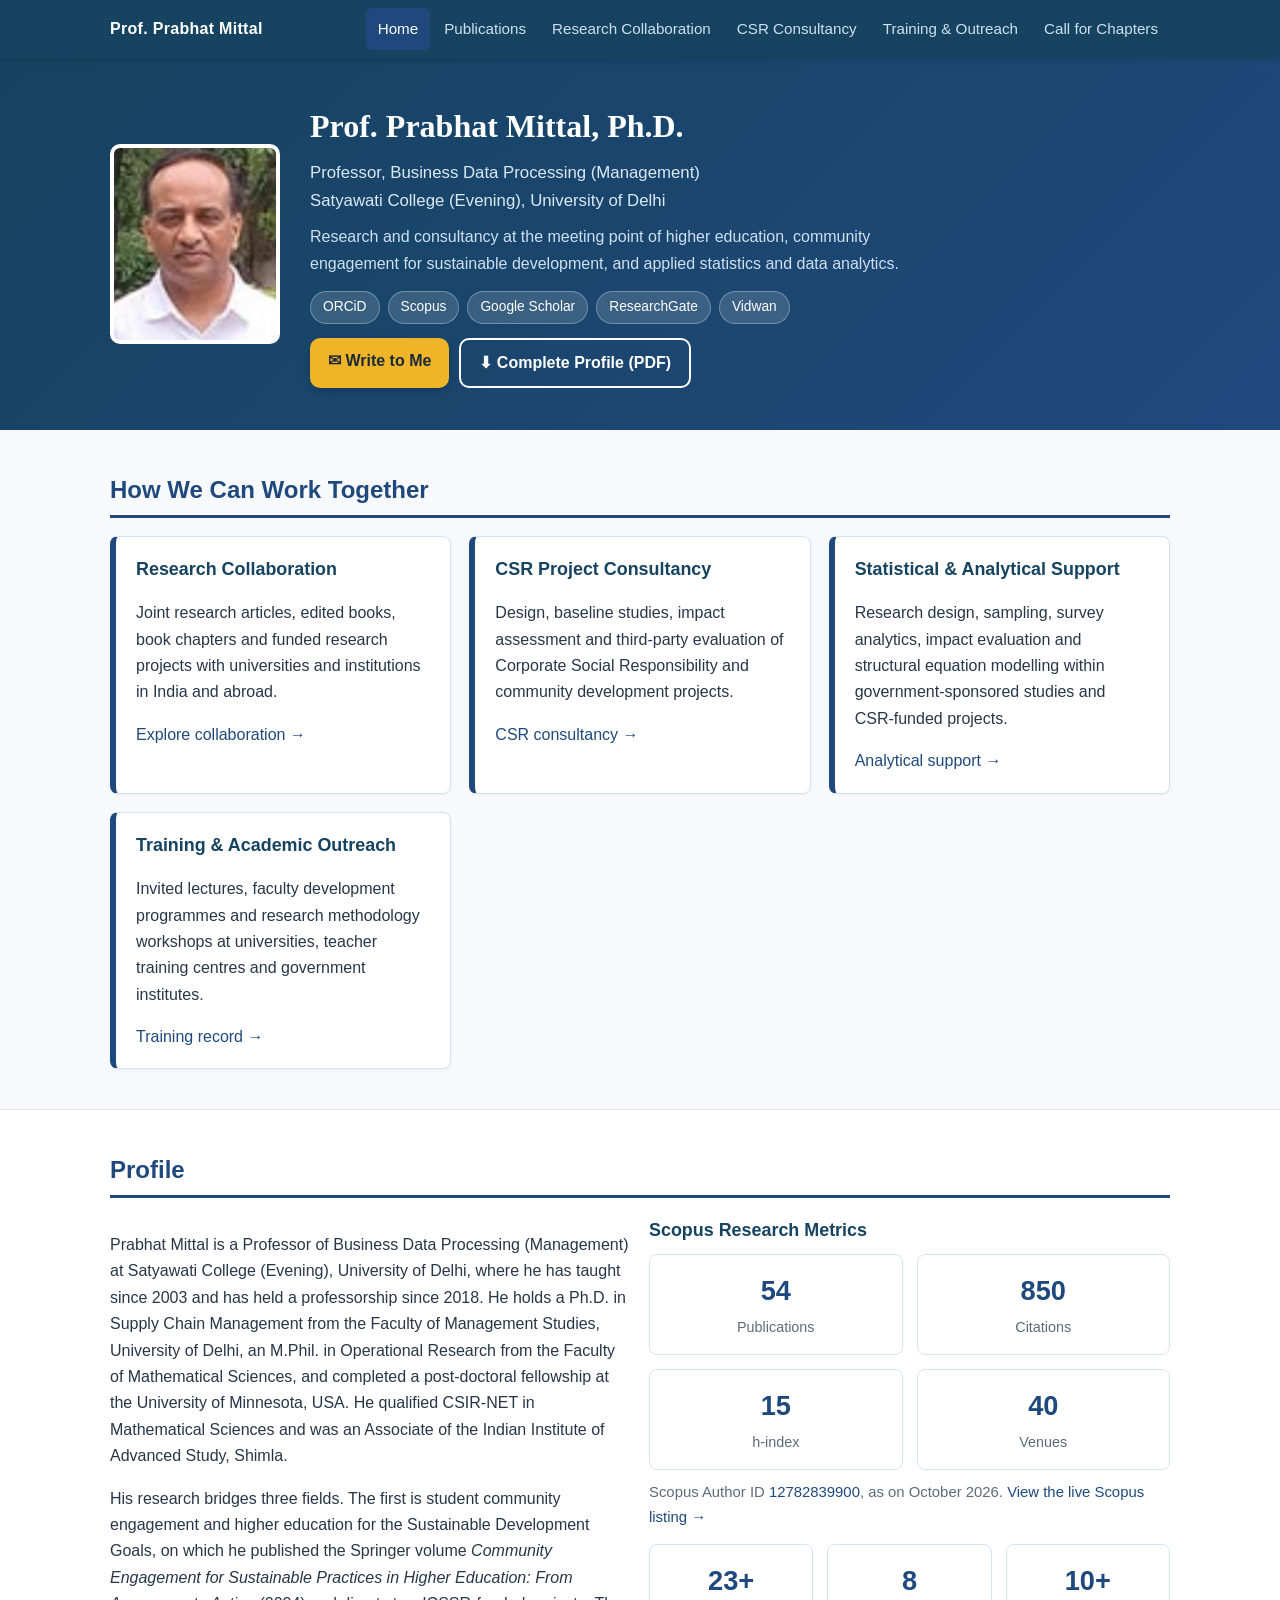
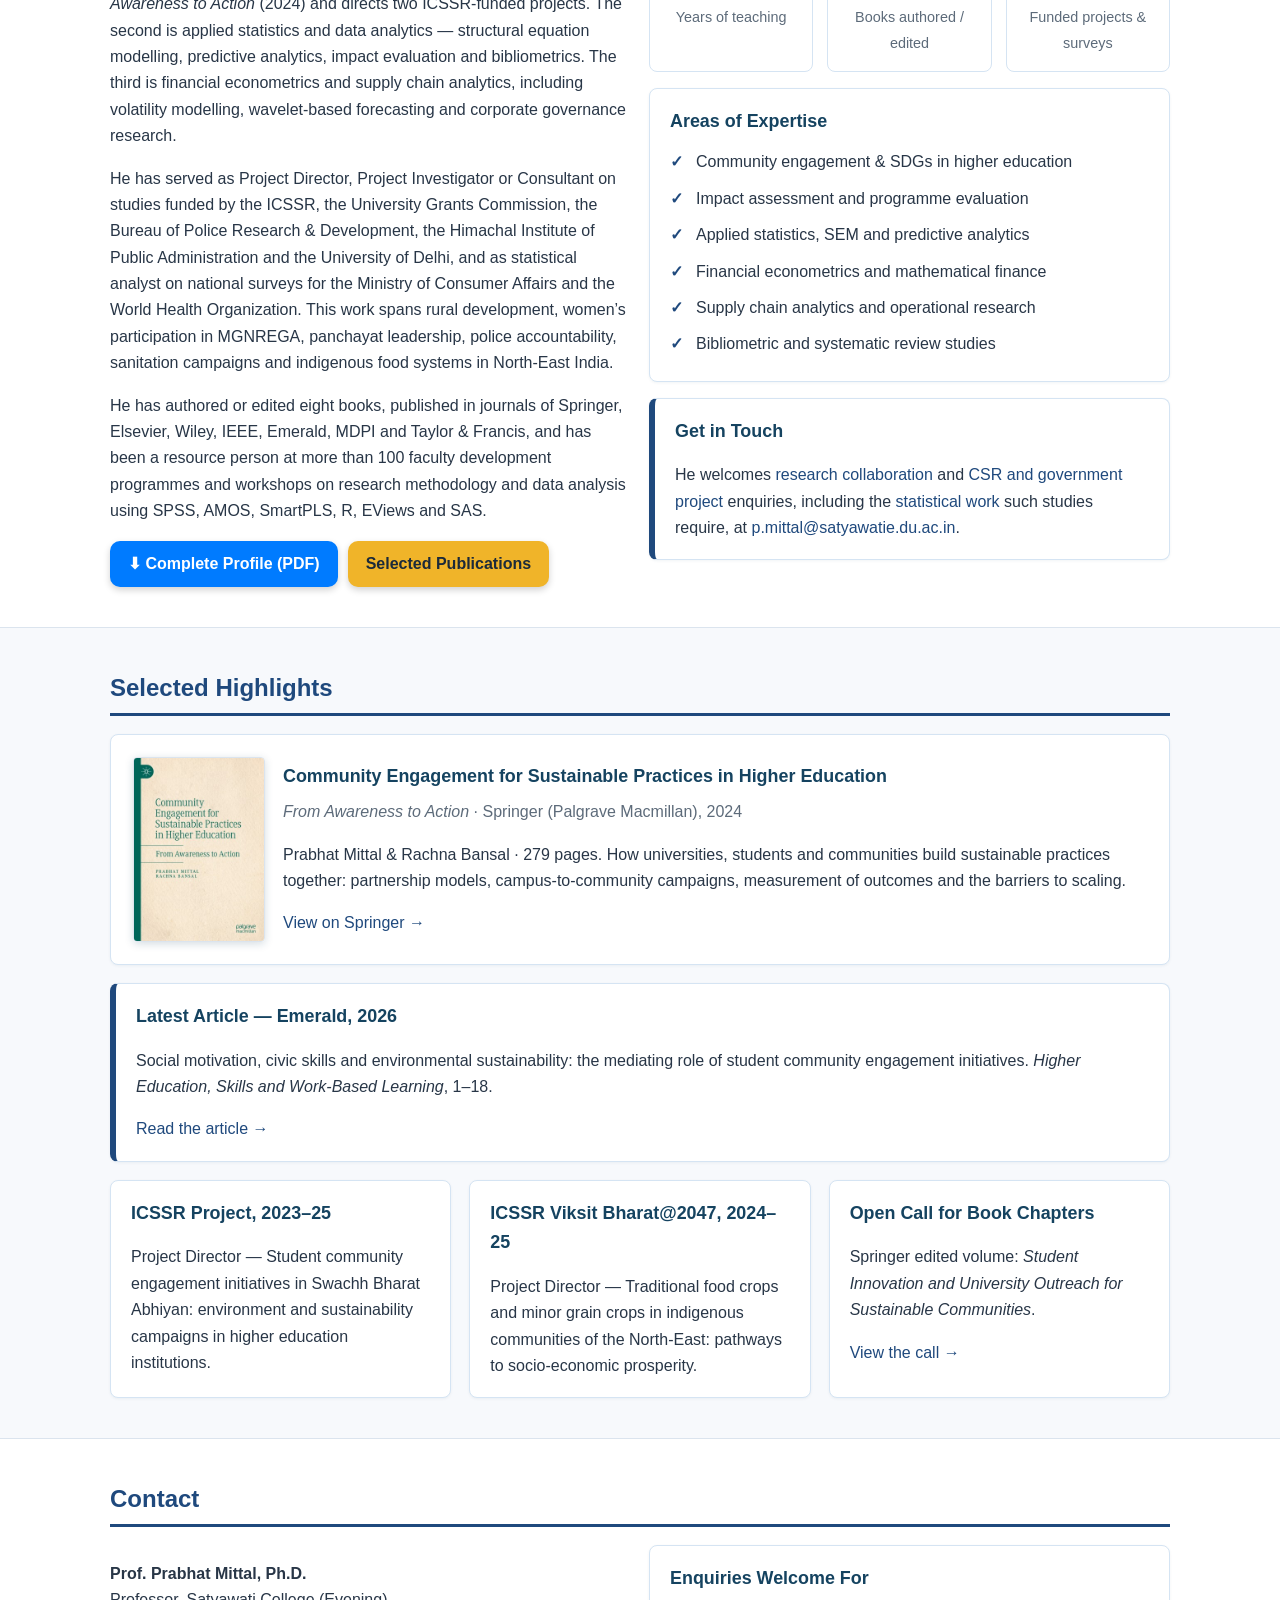
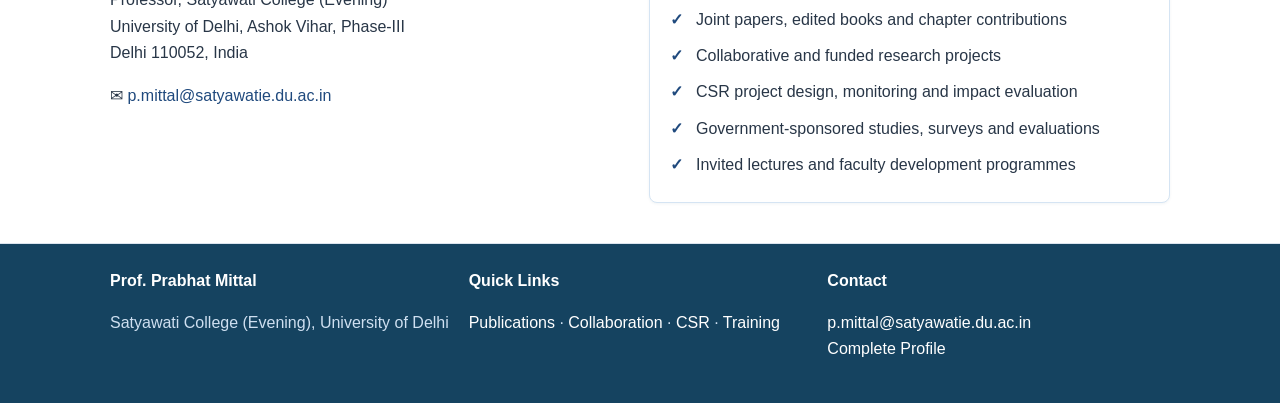
==== commit 3b1ed871: "Add files via upload" ====
--- a/index.html
+++ b/index.html
@@ -18,7 +18,7 @@
         <li><a href="publications.html">Publications</a></li>
         <li><a href="collaborate.html">Research Collaboration</a></li>
         <li><a href="csr-consultancy.html">CSR Consultancy</a></li>
-        <li><a href="statistical-consultancy.html">Statistical Consultancy</a></li>
+        <li><a href="training-outreach.html">Training &amp; Outreach</a></li>
         <li><a href="call-for-book-chapters/">Call for Chapters</a></li>
       </ul>
     </nav>
@@ -52,7 +52,7 @@
 <section class="block">
   <div class="wrap">
     <h2>How We Can Work Together</h2>
-    <div class="grid grid-3">
+    <div class="grid grid-2">
 
       <div class="card accent">
         <h3>Research Collaboration</h3>
@@ -67,9 +67,15 @@
       </div>
 
       <div class="card accent">
-        <h3>Statistical Consultancy</h3>
-        <p>Research design, sampling, survey analytics, structural equation modelling, econometrics, bibliometrics and hands-on training workshops.</p>
-        <p><a href="statistical-consultancy.html">Statistical services &rarr;</a></p>
+        <h3>Statistical &amp; Analytical Support</h3>
+        <p>Research design, sampling, survey analytics, impact evaluation and structural equation modelling within government-sponsored studies and CSR-funded projects.</p>
+        <p><a href="csr-consultancy.html#statistics">Analytical support &rarr;</a></p>
+      </div>
+
+      <div class="card accent">
+        <h3>Training &amp; Academic Outreach</h3>
+        <p>Invited lectures, faculty development programmes and research methodology workshops at universities, teacher training centres and government institutes.</p>
+        <p><a href="training-outreach.html">Training record &rarr;</a></p>
       </div>
 
     </div>
@@ -134,7 +140,7 @@
 
         <div class="card accent" style="margin-top:16px">
           <h3>Get in Touch</h3>
-          <p>He welcomes <a href="collaborate.html">research collaboration</a>, <a href="csr-consultancy.html">CSR project consultancy</a> and <a href="statistical-consultancy.html">statistical consultancy</a> enquiries at <a href="mailto:p.mittal@satyawatie.du.ac.in">p.mittal@satyawatie.du.ac.in</a>.</p>
+          <p>He welcomes <a href="collaborate.html">research collaboration</a> and <a href="csr-consultancy.html">CSR and government project</a> enquiries, including the <a href="csr-consultancy.html#statistics">statistical work</a> such studies require, at <a href="mailto:p.mittal@satyawatie.du.ac.in">p.mittal@satyawatie.du.ac.in</a>.</p>
         </div>
       </div>
     </div>
@@ -198,8 +204,8 @@
           <li>Joint papers, edited books and chapter contributions</li>
           <li>Collaborative and funded research projects</li>
           <li>CSR project design, monitoring and impact evaluation</li>
-          <li>Statistical analysis, survey design and data support</li>
-          <li>Workshops and faculty development programmes</li>
+          <li>Government-sponsored studies, surveys and evaluations</li>
+          <li>Invited lectures and faculty development programmes</li>
         </ul>
       </div>
     </div>
@@ -214,7 +220,7 @@
     </div>
     <div>
       <h4>Quick Links</h4>
-      <p><a href="publications.html">Publications</a> &middot; <a href="collaborate.html">Collaboration</a> &middot; <a href="csr-consultancy.html">CSR</a> &middot; <a href="statistical-consultancy.html">Statistics</a></p>
+      <p><a href="publications.html">Publications</a> &middot; <a href="collaborate.html">Collaboration</a> &middot; <a href="csr-consultancy.html">CSR</a> &middot; <a href="training-outreach.html">Training</a></p>
     </div>
     <div>
       <h4>Contact</h4>
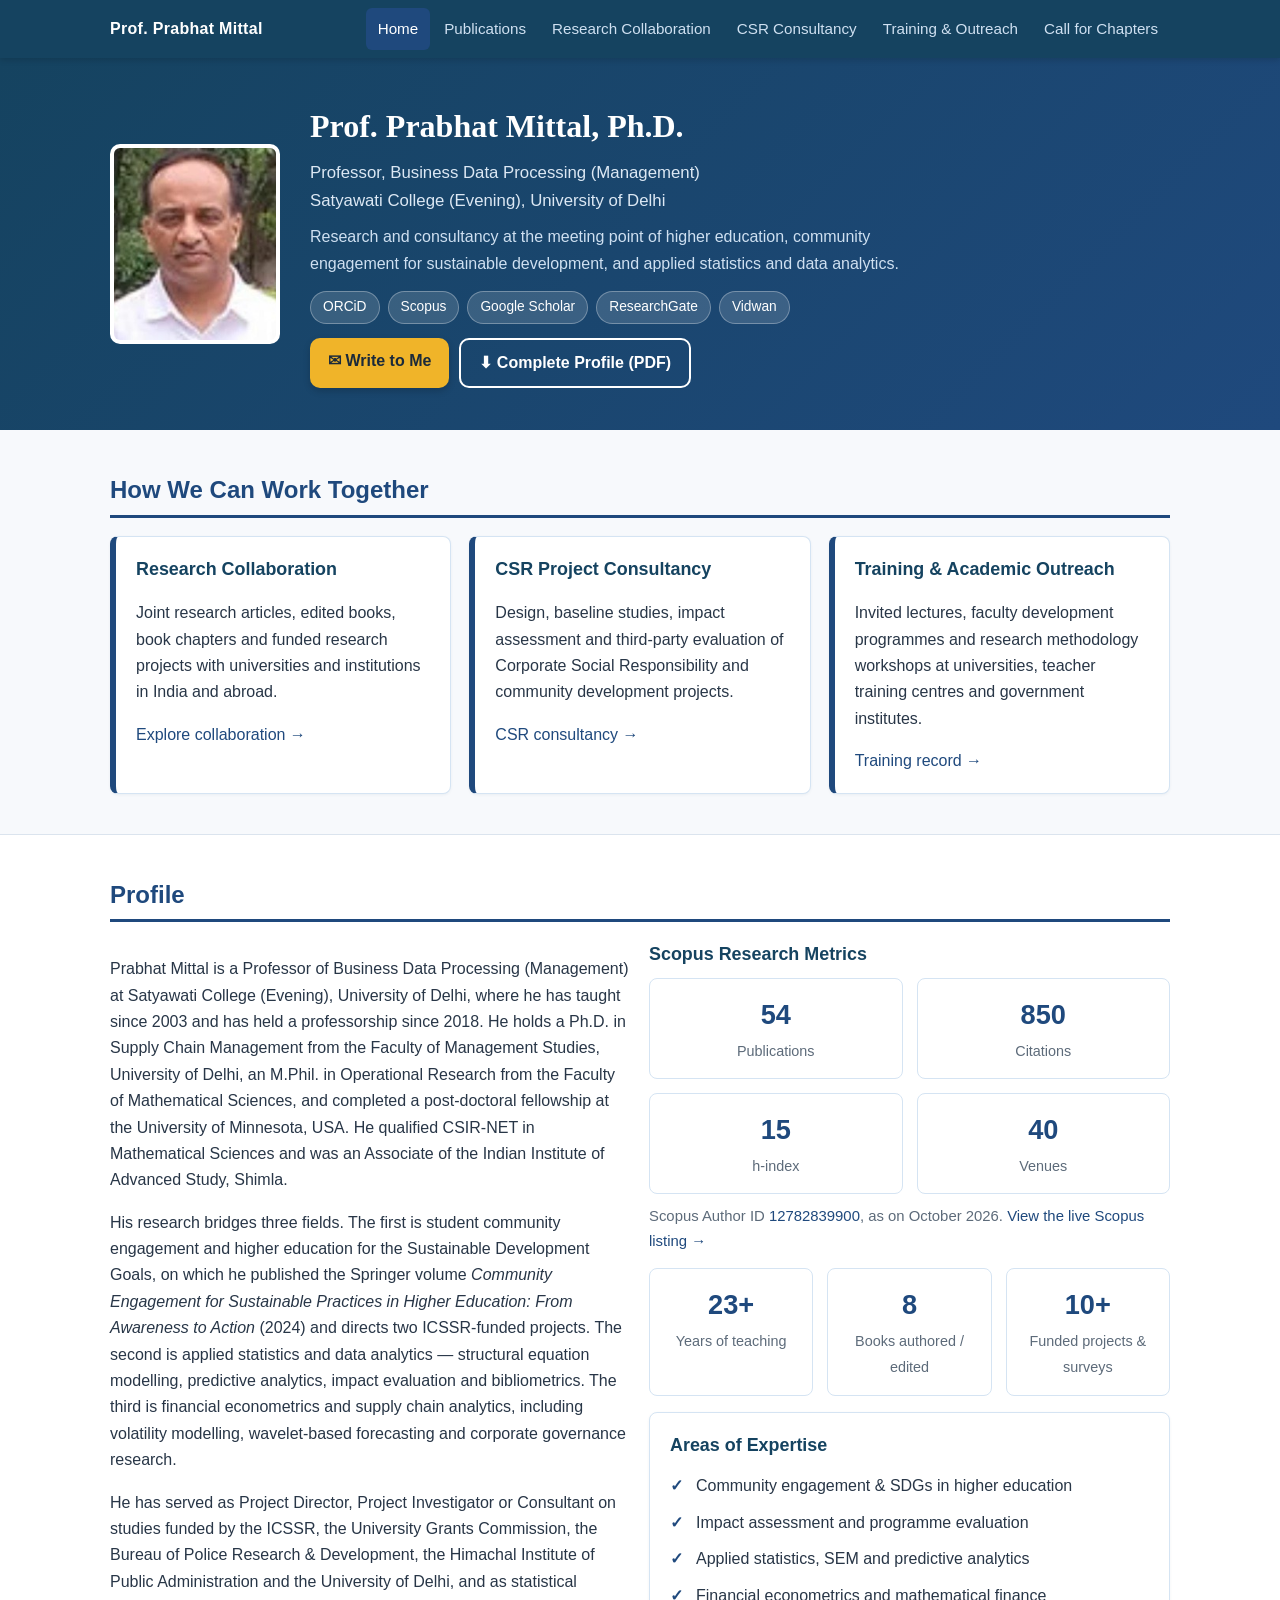
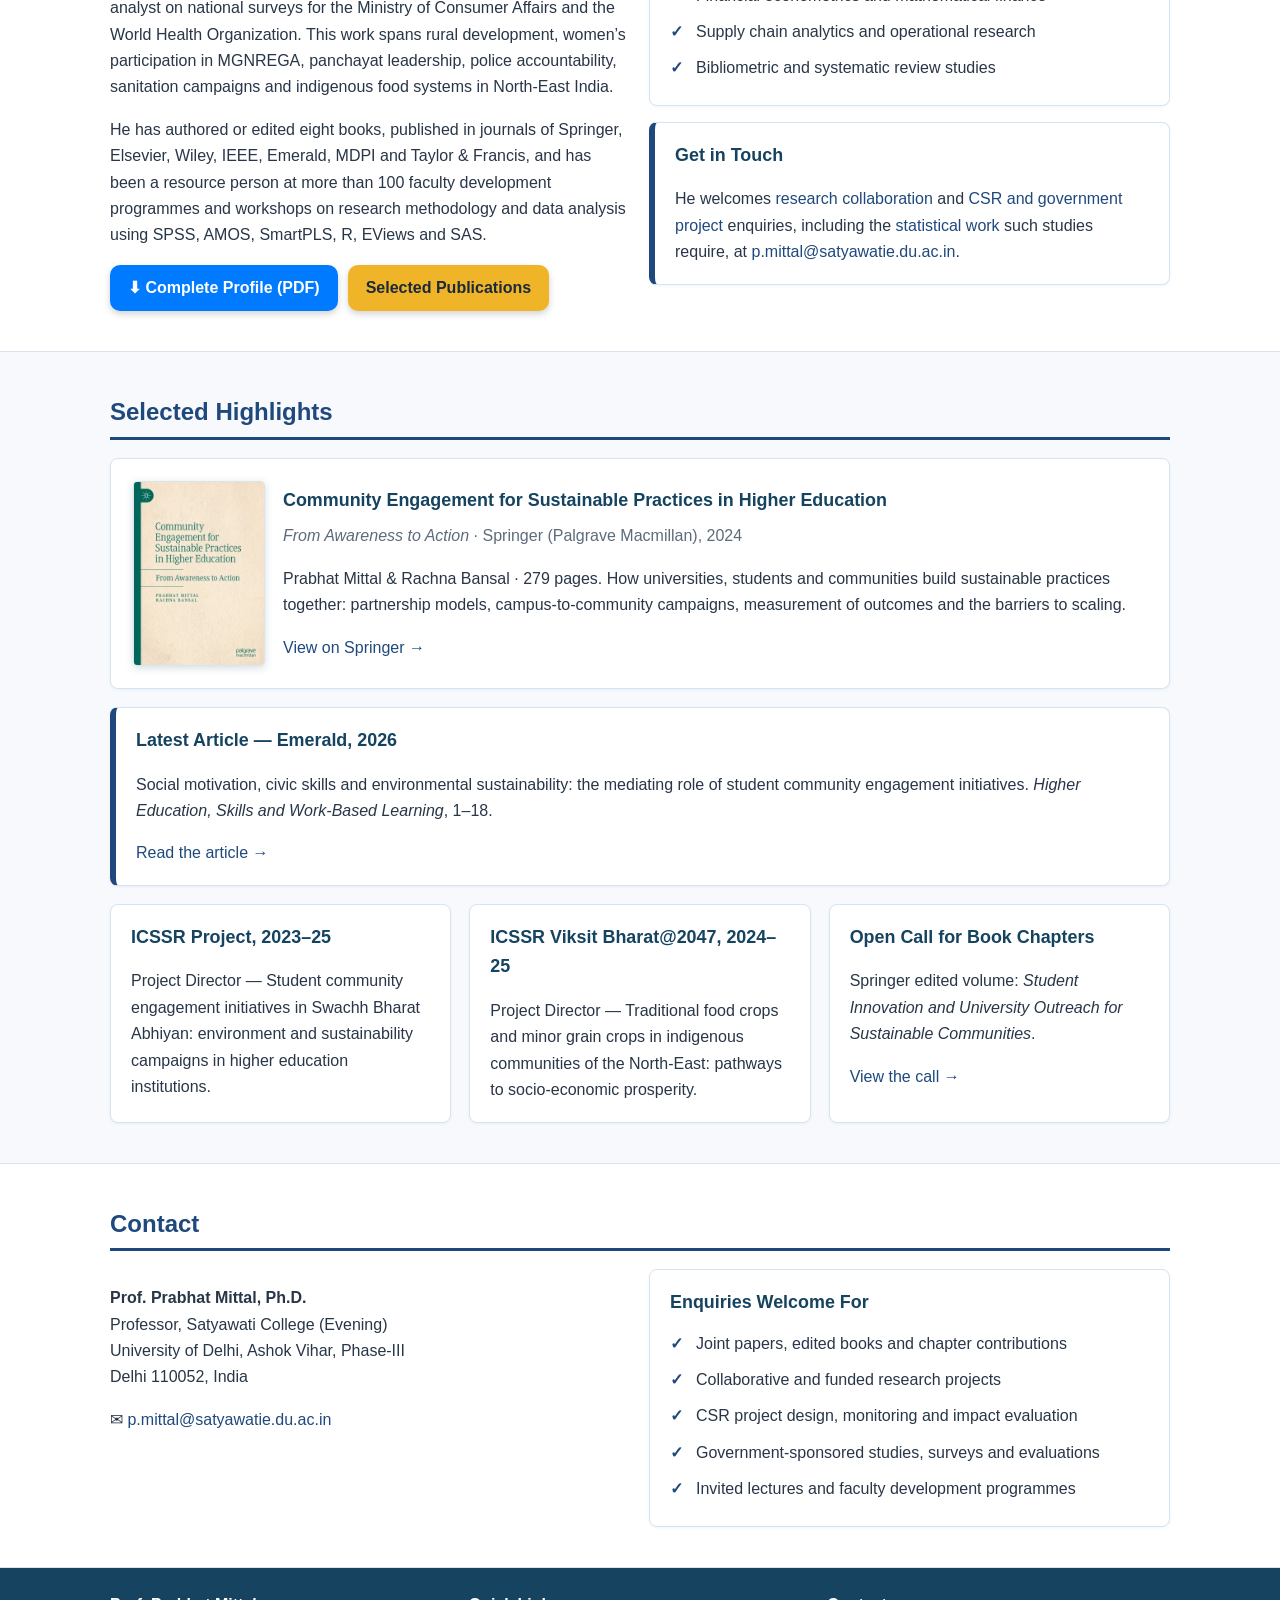
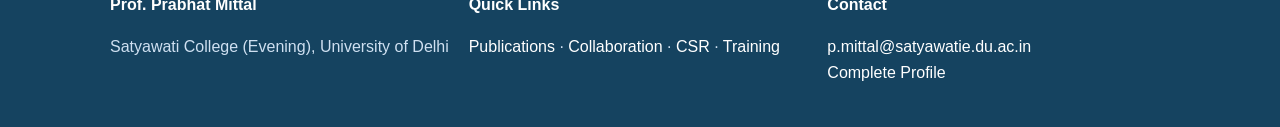
==== commit e764cc7c: "Add files via upload" ====
--- a/index.html
+++ b/index.html
@@ -52,7 +52,7 @@
 <section class="block">
   <div class="wrap">
     <h2>How We Can Work Together</h2>
-    <div class="grid grid-2">
+    <div class="grid grid-3">
 
       <div class="card accent">
         <h3>Research Collaboration</h3>
@@ -64,12 +64,6 @@
         <h3>CSR Project Consultancy</h3>
         <p>Design, baseline studies, impact assessment and third-party evaluation of Corporate Social Responsibility and community development projects.</p>
         <p><a href="csr-consultancy.html">CSR consultancy &rarr;</a></p>
-      </div>
-
-      <div class="card accent">
-        <h3>Statistical &amp; Analytical Support</h3>
-        <p>Research design, sampling, survey analytics, impact evaluation and structural equation modelling within government-sponsored studies and CSR-funded projects.</p>
-        <p><a href="csr-consultancy.html#statistics">Analytical support &rarr;</a></p>
       </div>
 
       <div class="card accent">
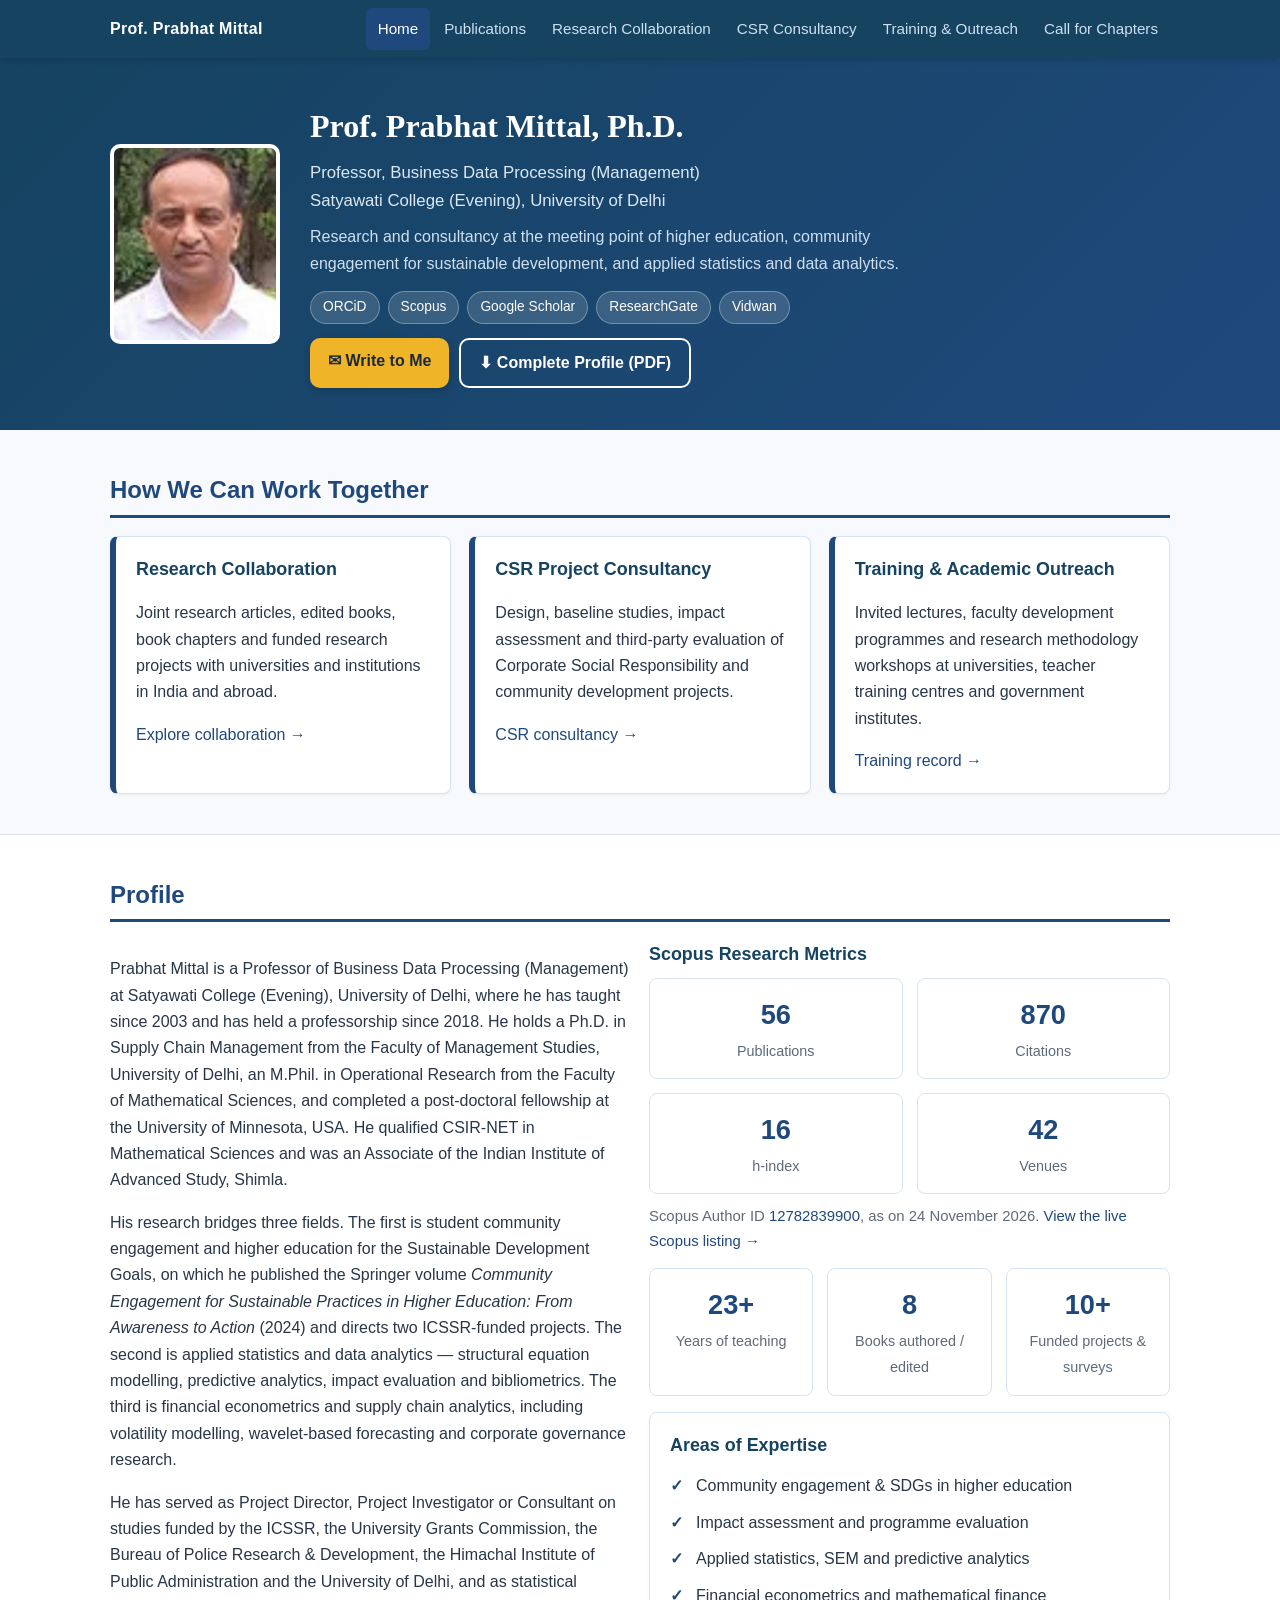
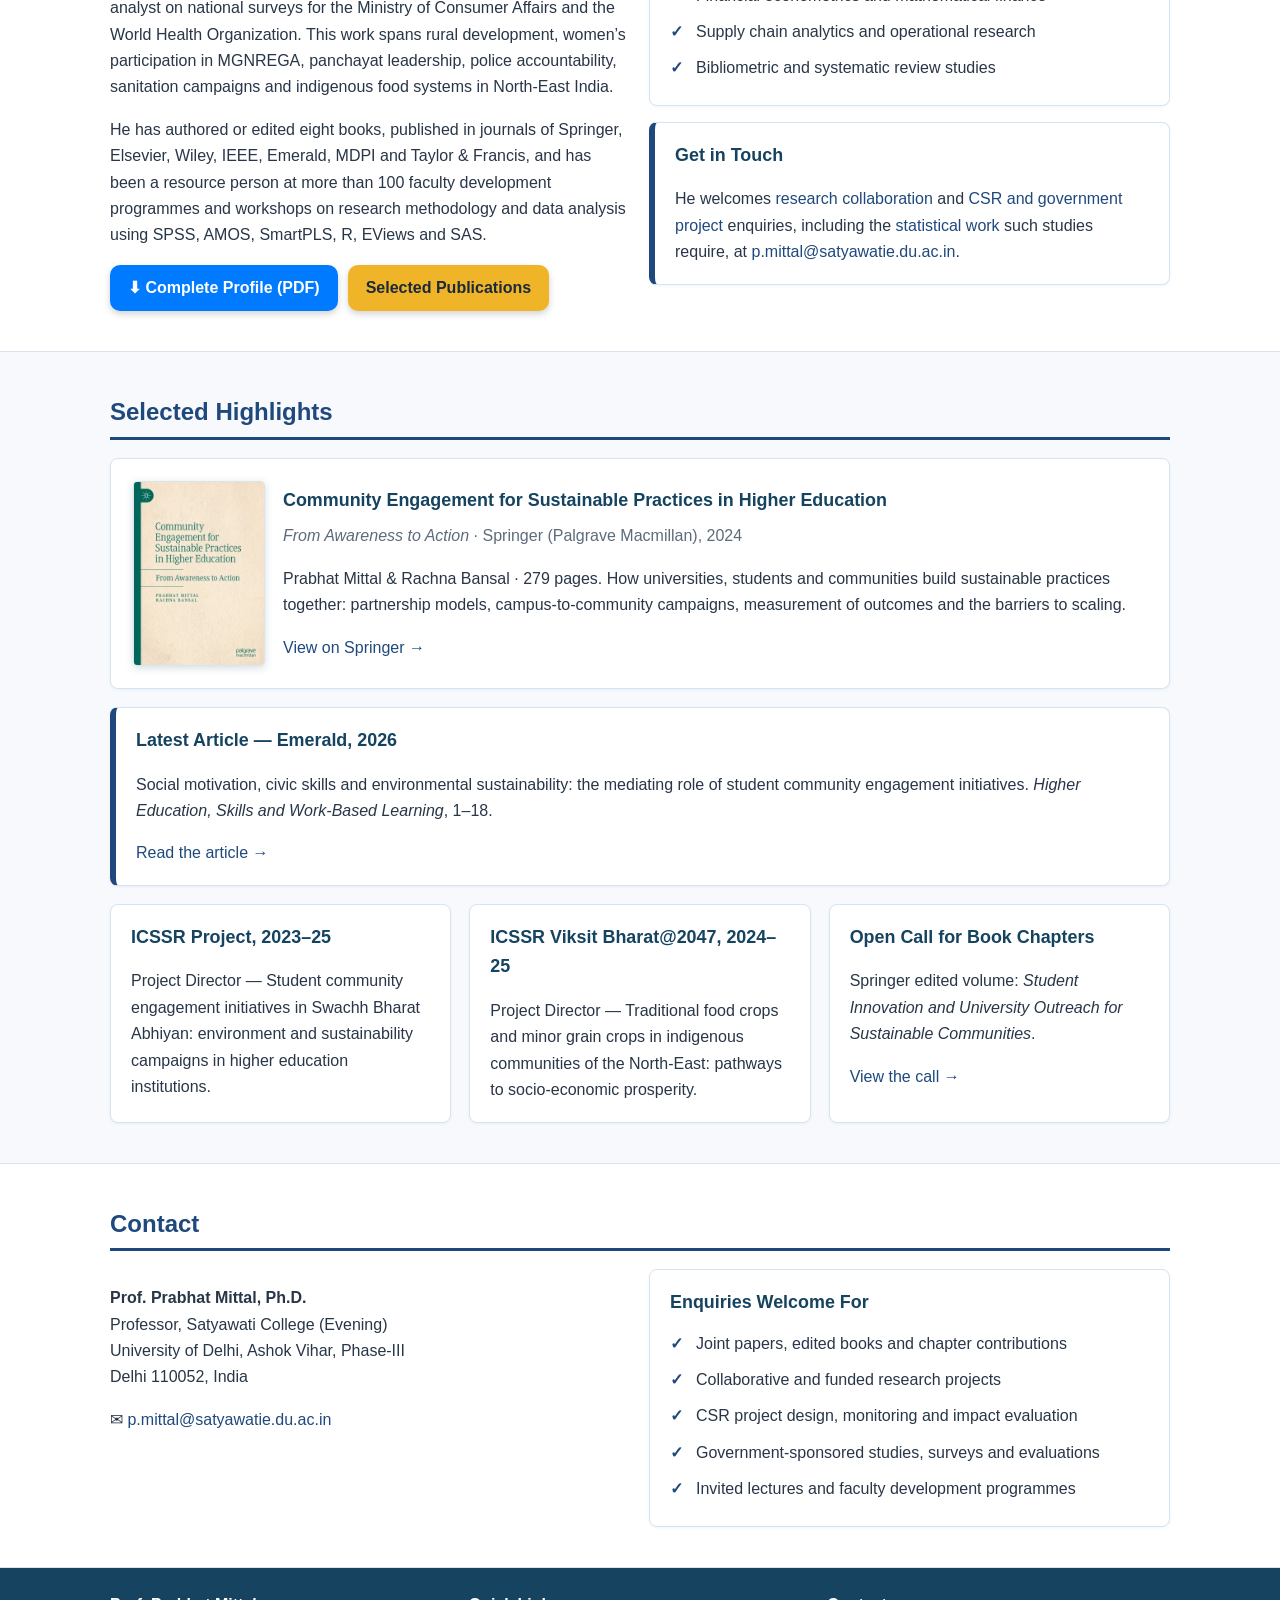
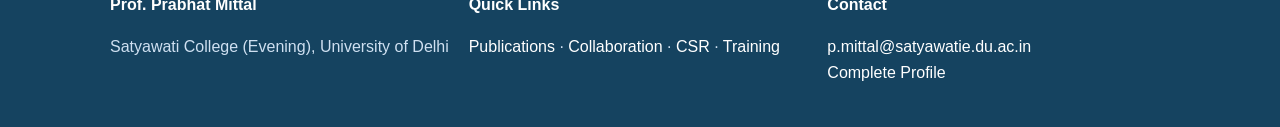
==== commit 980903e6: "Update Scopus metrics (24 Nov 2026) and add two 2026 Inderscience papers" ====
--- a/index.html
+++ b/index.html
@@ -4,8 +4,73 @@
 <meta charset="UTF-8" />
 <meta name="viewport" content="width=device-width, initial-scale=1" />
 <title>Prof. Prabhat Mittal | University of Delhi</title>
-<meta name="description" content="Prof. Prabhat Mittal, Professor at Satyawati College (Evening), University of Delhi. Research collaboration, CSR project consultancy and statistical consultancy." />
+<meta name="description" content="Prof. Prabhat Mittal, Professor at Satyawati College (Evening), University of Delhi. Research collaboration, CSR Activities &amp; Engagement, and training and academic outreach." />
+
+
+<!-- seo -->
+<link rel="canonical" href="https://profmittal-tech.github.io/" />
+<meta name="robots" content="index, follow, max-image-preview:large" />
+<meta name="author" content="Prabhat Mittal" />
+<meta name="keywords" content="Prabhat Mittal, University of Delhi, Satyawati College, research collaboration, CSR consultancy, community engagement, sustainable development goals, data analytics" />
+<!-- /seo -->
+<!-- link preview -->
+<meta property="og:type" content="website" />
+<meta property="og:site_name" content="Prof. Prabhat Mittal" />
+<meta property="og:title" content="Prof. Prabhat Mittal | University of Delhi" />
+<meta property="og:description" content="Prof. Prabhat Mittal, Professor at Satyawati College (Evening), University of Delhi. Research collaboration, CSR Activities &amp; Engagement, and training and academic outreach." />
+<meta property="og:url" content="https://profmittal-tech.github.io/" />
+<meta property="og:image" content="https://profmittal-tech.github.io/assets/img/prabhat-mittal.jpg" />
+<meta name="twitter:card" content="summary" />
+<!-- /link preview -->
 <link rel="stylesheet" href="assets/css/style.css" />
+
+<script type="application/ld+json">
+{
+  "@context": "https://schema.org",
+  "@type": "Person",
+  "name": "Prabhat Mittal",
+  "honorificPrefix": "Prof.",
+  "honorificSuffix": "Ph.D.",
+  "jobTitle": "Professor of Business Data Processing (Management)",
+  "email": "mailto:p.mittal@satyawatie.du.ac.in",
+  "url": "https://profmittal-tech.github.io/",
+  "image": "https://profmittal-tech.github.io/assets/img/prabhat-mittal.jpg",
+  "worksFor": {
+    "@type": "CollegeOrUniversity",
+    "name": "Satyawati College (Evening), University of Delhi",
+    "address": {
+      "@type": "PostalAddress",
+      "streetAddress": "Ashok Vihar, Phase-III",
+      "addressLocality": "Delhi",
+      "postalCode": "110052",
+      "addressCountry": "IN"
+    }
+  },
+  "alumniOf": [
+    { "@type": "CollegeOrUniversity", "name": "University of Delhi" },
+    { "@type": "CollegeOrUniversity", "name": "University of Minnesota" }
+  ],
+  "knowsAbout": [
+    "Community engagement in higher education",
+    "Sustainable Development Goals",
+    "Impact assessment and programme evaluation",
+    "Applied statistics and structural equation modelling",
+    "Financial econometrics",
+    "Bibliometric analysis"
+  ],
+  "identifier": [
+    { "@type": "PropertyValue", "propertyID": "ORCID", "value": "0000-0001-5352-7955" },
+    { "@type": "PropertyValue", "propertyID": "Scopus Author ID", "value": "12782839900" }
+  ],
+  "sameAs": [
+    "https://orcid.org/0000-0001-5352-7955",
+    "https://www.scopus.com/authid/detail.uri?authorId=12782839900",
+    "https://scholar.google.co.in/citations?user=3ZsE5JoAAAAJ",
+    "https://www.researchgate.net/profile/Prabhat-Mittal",
+    "https://vidwan.inflibnet.ac.in/profile/105974"
+  ]
+}
+</script>
 </head>
 <body>
 
@@ -104,13 +169,13 @@
       <div>
         <h3>Scopus Research Metrics</h3>
         <div class="stats two-col">
-          <div class="stat"><span class="num">54</span><span class="lbl">Publications</span></div>
-          <div class="stat"><span class="num">850</span><span class="lbl">Citations</span></div>
-          <div class="stat"><span class="num">15</span><span class="lbl">h-index</span></div>
-          <div class="stat"><span class="num">40</span><span class="lbl">Venues</span></div>
+          <div class="stat"><span class="num">56</span><span class="lbl">Publications</span></div>
+          <div class="stat"><span class="num">870</span><span class="lbl">Citations</span></div>
+          <div class="stat"><span class="num">16</span><span class="lbl">h-index</span></div>
+          <div class="stat"><span class="num">42</span><span class="lbl">Venues</span></div>
         </div>
         <p class="note" style="margin-top:10px">
-          Scopus Author ID <a href="https://www.scopus.com/authid/detail.uri?authorId=12782839900" target="_blank" rel="noopener">12782839900</a>, as on October 2026.
+          Scopus Author ID <a href="https://www.scopus.com/authid/detail.uri?authorId=12782839900" target="_blank" rel="noopener">12782839900</a>, as on 24 November 2026.
           <a href="https://qtanalytics.in/scopus-search/author/12782839900" target="_blank" rel="noopener">View the live Scopus listing &rarr;</a>
         </p>
 
--- a/assets/css/style.css
+++ b/assets/css/style.css
@@ -78,6 +78,12 @@
 .grid { display: grid; gap: 18px; }
 .grid-2 { grid-template-columns: repeat(auto-fit, minmax(290px, 1fr)); }
 .grid-3 { grid-template-columns: repeat(auto-fit, minmax(250px, 1fr)); }
+.grid-4 { grid-template-columns: repeat(auto-fit, minmax(215px, 1fr)); }
+.grid.fixed-2 { grid-template-columns: repeat(2, 1fr); }
+.grid.fixed-3 { grid-template-columns: repeat(3, 1fr); }
+@media (max-width: 900px) { .grid.fixed-3 { grid-template-columns: repeat(2, 1fr); } }
+@media (max-width: 620px) { .grid.fixed-3 { grid-template-columns: 1fr; } }
+@media (max-width: 700px) { .grid.fixed-2 { grid-template-columns: 1fr; } }
 
 .card {
   background: #fff; border: 1px solid var(--blue-light); border-radius: 8px;
